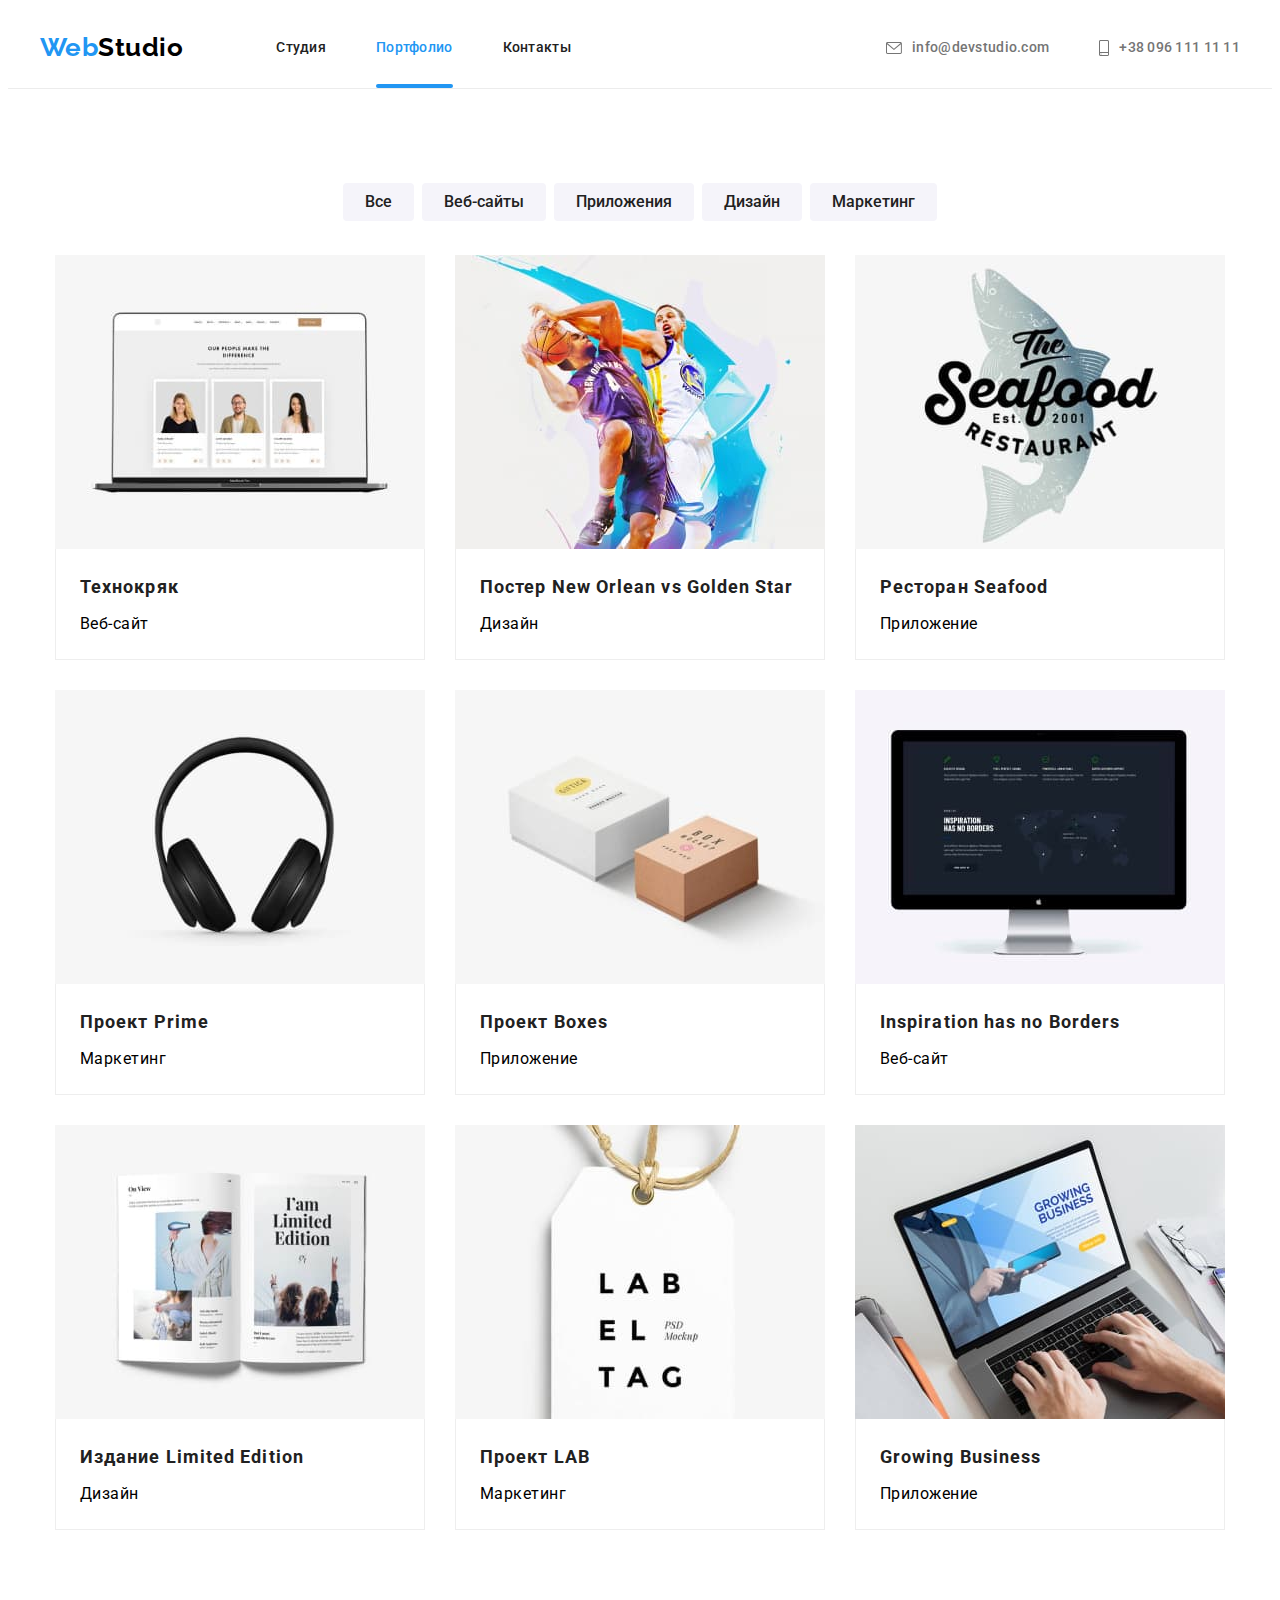
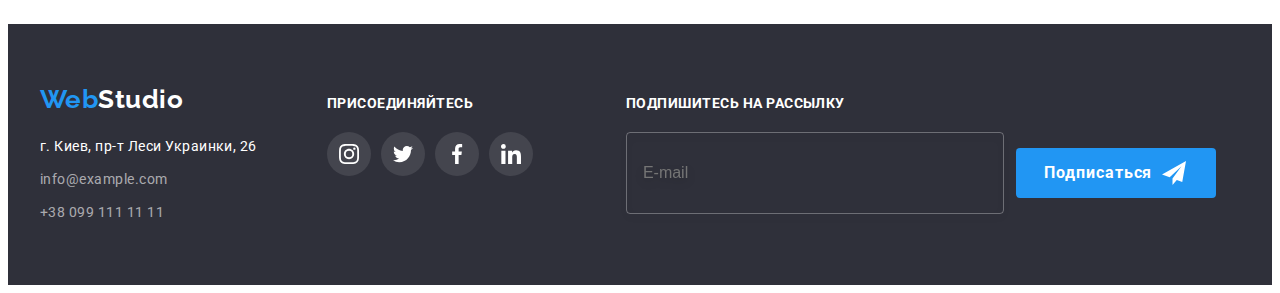
==== portfolio.html @ 9af2ef51 "Initial commit" ====
<!DOCTYPE html>
<html lang="ru">
  <head>
    <meta charset="UTF-8" />
    <meta http-equiv="X-UA-Compatible" content="IE=edge" />
    <meta name="description" content="Портфолио студии web-разработки WebStudio" />
    <title>Портфолио WebStudio</title>
    <link rel="preconnect" href="https://fonts.googleapis.com" />
    <link rel="preconnect" href="https://fonts.gstatic.com" crossorigin />
    <link
      href="https://fonts.googleapis.com/css2?family=Raleway:wght@700&family=Roboto:wght@400;500;700;900&display=swap"
      rel="stylesheet"
    />
    <link
      rel="stylesheet"
      href="https://cdnjs.cloudflare.com/ajax/libs/modern-normalize/1.1.0/modern-normalize.min.css"
      integrity="sha512-wpPYUAdjBVSE4KJnH1VR1HeZfpl1ub8YT/NKx4PuQ5NmX2tKuGu6U/JRp5y+Y8XG2tV+wKQpNHVUX03MfMFn9Q=="
      crossorigin="anonymous"
      referrerpolicy="no-referrer"
    />
    <link rel="stylesheet" href="./css/styles.css" />
  </head>
  <body class="page">
    <!--Шапка сайта-->
    <header>
      <section class="page-header">
        <div class="container header-container">
          <nav class="navigation">
            <a href="./index.html" class="logo link"
              ><span class="logo-text-beginning">Web</span>Studio</a
            >
            <ul class="site-nav list">
              <li class="nav-item">
                <a href="./index.html" class="link nav-link">Студия</a>
              </li>
              <li class="nav-item">
                <a href="./portfolio.html" class="link current nav-link">Портфолио</a>
              </li>
              <li class="nav-item"><a href="" class="link nav-link">Контакты</a></li>
            </ul>
          </nav>
          <ul class="contacts-list-header list">
            <li class="contact-item">
              <a href="mailto:info@devstudio.com" class="contact-link link"
                ><svg class="contact-icon" width="16" height="12">
                  <use href="./images/sprite.svg#icon-envelope"></use></svg>info@devstudio.com</a>
            </li>
            <li class="contact-item">
              <a href="tel:+380961111111" class="contact-link link"
                ><svg class="contact-icon" width="10" height="16">
                  <use href="./images/sprite.svg#icon-smartphone"></use></svg>+38 096 111 11 11</a>
            </li>
          </ul>
        </div>
      </section>
    </header>

    <!--Наполнение раздела "Портфолио"-->
    <main>
      <section class="portfolio section">
        <div class="container">
          <h1 class="visually-hidden">Примеры работ студии</h1>
          <ul class="filter-list list">
            <li class="filter-item">
              <button type="button" class="btn btn-filter">Все</button>
            </li>
            <li class="filter-item">
              <button type="button" class="btn btn-filter">Веб-сайты</button>
            </li>
            <li class="filter-item">
              <button type="button" class="btn btn-filter">Приложения</button>
            </li>
            <li class="filter-item">
              <button type="button" class="btn btn-filter">Дизайн</button>
            </li>
            <li class="filter-item">
              <button type="button" class="btn btn-filter">Маркетинг</button>
            </li>
          </ul>
          <ul class="activities-example list">
            <li class="activities-item">
              <a href="" class="activities-link link">
                <div class="activiti-thumb">
                  <img class="img" src="./images/portfolio/imag-1.jpg" alt="Веб-сайт" width="370" />
                  <p class="activiti-about">Ресурс предлагает комплексные предложения с разным уровнем функционала и сервисов. Все это позволит посетителю получить исчерпывающие сведения o компании или частном лице.</p>
                </div>
                <div class="activities-card">
                  <h2 class="activities-example-title">Технокряк</h2>
                  <p class="activities-example-txt">Веб-сайт</p>
                </div>
              </a>
            </li>
            <li class="activities-item">
              <a href="" class="activities-link link">
                <div class="activiti-thumb">
                  <img class="img" src="./images/portfolio/imag-2.jpg" alt="Дизайн" width="370" />
                  <p class="activiti-about">Ресурс предлагает комплексные предложения с разным уровнем функционала и сервисов. Все это позволит посетителю получить исчерпывающие сведения o компании или частном лице.</p>
                </div>
                <div class="activities-card">
                  <h2 class="activities-example-title">Постер New Orlean vs Golden Star</h2>
                  <p class="activities-example-txt">Дизайн</p>
                </div>
              </a>
            </li>
            <li class="activities-item">
              <a href="" class="activities-link link">
                <div class="activiti-thumb">
                  <img class="img" src="./images/portfolio/imag-3.jpg" alt="Веб-сайт" width="370" />
                  <p class="activiti-about">Ресурс предлагает комплексные предложения с разным уровнем функционала и сервисов. Все это позволит посетителю получить исчерпывающие сведения o компании или частном лице.</p>
                </div>
                <div class="activities-card">
                  <h2 class="activities-example-title">Ресторан Seafood</h2>
                  <p class="activities-example-txt">Приложение</p>
                </div>
              </a>
            </li>
            <li class="activities-item">
              <a href="" class="activities-link link">
                <div class="activiti-thumb">
                  <img class="img" src="./images/portfolio/imag-4.jpg" alt="Маркетинг" width="370" />
                  <p class="activiti-about">Ресурс предлагает комплексные предложения с разным уровнем функционала и сервисов. Все это позволит посетителю получить исчерпывающие сведения o компании или частном лице.</p>
                </div>
                <div class="activities-card">
                  <h2 class="activities-example-title">Проект Prime</h2>
                  <p class="activities-example-txt">Маркетинг</p>
                </div>
              </a>
            </li>
            <li class="activities-item">
              <a href="" class="activities-link link">
                <div class="activiti-thumb">
                  <img class="img" src="./images/portfolio/imag-5.jpg" alt="Приложение" width="370" />
                  <p class="activiti-about">Ресурс предлагает комплексные предложения с разным уровнем функционала и сервисов. Все это позволит посетителю получить исчерпывающие сведения o компании или частном лице.</p>
                </div>
                <div class="activities-card">
                  <h2 class="activities-example-title">Проект Boxes</h2>
                  <p class="activities-example-txt">Приложение</p>
                </div>
              </a>
            </li>
            <li class="activities-item">
              <a href="" class="activities-link link">
                <div class="activiti-thumb">
                  <img class="img" src="./images/portfolio/imag-6.jpg" alt="Веб-сайт" width="370" />
                  <p class="activiti-about">Ресурс предлагает комплексные предложения с разным уровнем функционала и сервисов. Все это позволит посетителю получить исчерпывающие сведения o компании или частном лице.</p>
                </div>
                <div class="activities-card">
                  <h2 class="activities-example-title">Inspiration has no Borders</h2>
                  <p class="activities-example-txt">Веб-сайт</p>
                </div>
              </a>
            </li>
            <li class="activities-item">
              <a href="" class="activities-link link">
                <div class="activiti-thumb">
                  <img class="img" src="./images/portfolio/imag-7.jpg" alt="Дизайн" width="370" />
                  <p class="activiti-about">Ресурс предлагает комплексные предложения с разным уровнем функционала и сервисов. Все это позволит посетителю получить исчерпывающие сведения o компании или частном лице.</p>
                </div>
                <div class="activities-card">
                  <h2 class="activities-example-title">Издание Limited Edition</h2>
                  <p class="activities-example-txt">Дизайн</p>
                </div>
              </a>
            </li>
            <li class="activities-item">
              <a href="" class="activities-link link">
                <div class="activiti-thumb">
                  <img class="img" src="./images/portfolio/imag-8.jpg" alt="Маркетинг" width="370" />
                  <p class="activiti-about">Ресурс предлагает комплексные предложения с разным уровнем функционала и сервисов. Все это позволит посетителю получить исчерпывающие сведения o компании или частном лице.</p>
                </div>
                <div class="activities-card">
                  <h2 class="activities-example-title">Проект LAB</h2>
                  <p class="activities-example-txt">Маркетинг</p>
                </div>
              </a>
            </li>
            <li class="activities-item">
              <a href="" class="activities-link link">
                <div class="activiti-thumb">
                  <img class="img" src="./images/portfolio/imag-9.jpg" alt="Приложение" width="370" />
                  <p class="activiti-about">Ресурс предлагает комплексные предложения с разным уровнем функционала и сервисов. Все это позволит посетителю получить исчерпывающие сведения o компании или частном лице.</p>
                </div>
                <div class="activities-card">
                  <h2 class="activities-example-title">Growing Business</h2>
                  <p class="activities-example-txt">Приложение</p>
                </div>
              </a>
            </li>
          </ul>
        </div>
      </section>
    </main>

    <!--Подвал сайта-->
    <footer class="page-footer">
      <div class="container footer-container">
        <div class="address-container">
            <a href="./index.html" class="logo link footer-logo"><span class="logo-text-beginning">Web</span><span class="logo-text-end">Studio</span></a>
          <address class="company-addresses">
            <p class="physical-adress">г. Киев, пр-т Леси Украинки, 26</p>
            <ul class="contacts-list-footer list">
              <li class="footer-item">
                <a href="mailto:info@example.com" class="link-footer">info@example.com</a>
              </li>
              <li class="footer-item">
                <a href="tel:+380991111111" class="link-footer">+38 099 111 11 11</a>
              </li>
            </ul>
          </address>
        </div>
        <!-- Ссылки на социальные сети -->
        <div class="invite-container">
          <b class="socials-subscribe-title">присоединяйтесь</b>
          <ul class="socials list">
            <li class="socials-item">
              <a href="" class="socials-link link" rel="noopener noreferrer" target="_blank" aria-label="иконка Instagram"><svg class="socials-icon" width="20" height="20"><use href="./images/sprite.svg#icon-instagram"></use></svg>
              </a>
            </li>
            <li class="socials-item">
              <a href="" class="socials-link link" rel="noopener noreferrer" target="_blank" aria-label="иконка Twitter"><svg class="socials-icon" width="20" height="20"><use href="./images/sprite.svg#icon-twitter"></use></svg>
              </a>
            </li>
            <li class="socials-item">
              <a href="" class="socials-link link" rel="noopener noreferrer" target="_blank" aria-label="иконка Facebook"><svg class="socials-icon" width="20" height="20"><use href="./images/sprite.svg#icon-facebook"></use></svg>
              </a>
            </li>
            <li class="socials-item">
              <a href="" class="socials-link link" rel="noopener noreferrer" target="_blank" aria-label="иконка Linkedin"><svg class="socials-icon" width="20" height="20"><use href="./images/sprite.svg#icon-linkedin"></use></svg>
              </a>
            </li>
          </ul>
        </div>
        <!-- Форма для подписkи на рассылку -->
        <div class="subscribe-container">
          <b class="socials-subscribe-title">Подпишитесь на рассылку</b>
          <form class="subscribe-form" name="subscribe-form" autocomplete="on">
            <label>
              <input class="subscribe-email" type="email" name="email" id="email" placeholder="E-mail" required>
            </label>
            <button type="submit" class="btn btn-main btn-flex pointer">Подписаться<svg class="subscribe-icon" width="24" height="24"><use href="./images/sprite.svg#icon-send"></use></svg></button>
          </form>
        </div>
      </div>
    </footer>
  </body>
</html>
---- css/styles.css ----
:root {
    --perrimary-txt-cl: #757575;
    --title-txt-cl: #212121;
    --white-txt-cl: #ffffff;
    --accent-cl: #2196F3;
    --primary-bg-cl: #FFFFFF;
    --secondary-bg-cl: #F5F4FA;
    --accent-bg-cl: #2F303A;
    --icons-fill: rgba(175, 177, 184, 1);
    --timing-function: cubic-bezier(0.4, 0, 0.2, 1);
}


body {
    font-family: 'Roboto',sans-serif;
    color: var(--primary-txt-cl);
    background-color: var(--primary-bg-cl);
    letter-spacing: 0.03em
}

h1,h2,h3,h4,h5,h6,p {
    margin: 0;
}

ul,ol {
    margin: 0;
    padding: 0;
}
.img {
    display: block;
    max-width: 100%;
    height: auto;
}
.section {
    padding-top: 94px;
    padding-bottom: 94px;
}
.container {
    margin: 0 auto;
    width: 1200px;
    padding: 0 15px;
}

.list {
    list-style: none;
}
.link {
    text-decoration: none;
    color: currentColor;
}
.visually-hidden {
    position: absolute;
    white-space: nowrap;
    width: 1px;
    height: 1px;
    overflow: hidden;
    border: 0;
    padding: 0;
    clip: rect(0 0 0 0);
    clip-path: inset(50%);
    margin: -1px;
}

/* Page header */
.page-header {
    border-bottom: 1px solid rgba(236, 236, 236, 1);
}
.header-container {
    display: flex;
    align-items: center;
}

/* Site nav */
.navigation {
    display: flex;
    align-items: center;
}
.logo {
    color: #000000;
    font-family: 'Raleway';
    font-weight: 700;
    font-size: 26px;
    line-height: 1.19;
    padding-bottom: 25px;
    padding-top: 24px;
    margin-right: 93px;
}
.logo-text-beginning {
    color: var(--accent-cl);
    font-family: 'Raleway';
    font-weight: 700;
    font-size: 26px;
    line-height: 1.19;
}
.logo-text-end {
    color: var(--white-txt-cl)
}
.site-nav {
    display: flex;
    color: var(--title-txt-cl);
    font-weight: 500;
    font-size: 14px;
    line-height: 1.14;
    letter-spacing: 0.02em;
    align-items: center;
}
.nav-link {
    position: relative;
    text-decoration: none;
    color: currentColor;
    padding-top: 32px;
    padding-bottom: 32px;
    display: block;   
    transition: color 250ms var(--timing-function);
}
.nav-link:hover,
.nav-link:focus {
    color: var(--accent-cl);
}
.nav-link.current {
    color: var(--accent-cl);
}
.nav-link::after {
    position: absolute;
    left: 0;
    bottom: 0;
    content: "";
    display: block;
    width: 100%;
    height: 4px;
    border-radius: 2px;
    background-color: var(--accent-cl);
    opacity: 0;
    transition: opacity 250ms var(--timing-function);
    
}
.nav-link:hover::after,
.nav-link:hover::after {
    opacity: 1;
}
.nav-link.current::after {
    opacity: 1;
}
.nav-item {
    margin-right: 50px;
}
.nav-item:last-child {
    margin-right: 0;
}

/* Contact */
.contacts-list-header {
    display: flex;
    align-items: center;
    margin-left: auto;
    font-weight: 500;
    font-size: 14px;
    line-height: 1.14;
    letter-spacing: 0.02em;
    color: var(--primary-txt-cl);

}
.contacts-list-header .link:hover,
.contacts-list-header .link:focus {
    color: var(--accent-cl);
}
.contact-item:not(:last-child) {
    margin-right: 50px;
}
.contact-link {
    display: flex;
    align-items: center;
    color: var(--perrimary-txt-cl);
    padding: 32px 0;
    transition: color 250ms var(--timing-function);
}
.contact-icon {
    fill: currentColor;
    margin-right: 10px;
}
/* Hero */
.section-hero {
    height: 600px;
    max-width: 1600px;
    margin-left: auto;
    margin-right: auto;
    background-image: linear-gradient(to right, rgba(47, 48, 58, 0.4), rgba(47, 48, 58, 0.4)), url('../images/hero-img.jpg');
    background-repeat: no-repeat;
    background-position: 50% 50%;
    background-color: rgba(47, 48, 58, 0.4);
    background-size: cover;
    text-align: center;
    padding-top: 200px;
    padding-bottom: 200px;
}
.hero-title {
    color: var(--white-txt-cl);
    font-weight: 900;
    font-size: 44px;
    line-height: 1.36;
    letter-spacing: 0.06em;
    text-transform: uppercase;
    margin-bottom: 30px;
}

/* Benefits */
.benefit-title {
    color: var(--title-txt-cl);
    font-weight: 700;
    font-size: 14px;
    line-height: 1.14;
    text-transform: uppercase;
    margin-bottom: 10px;
}
.benefit-list {
    display: flex;
    align-items: center;
}
.benefit-item {
    flex-basis: calc((100%-3*30px)/4);
    margin-right: 30px;
}
.benefit-item:last-child {
    margin-right: 0;
}
.benefit-item::before {
    display: block;
    content: "";
    height: 120px;
    background-size: 70px 70px;
    background-repeat: no-repeat;
    background-position: center;
    background-color: rgba(245, 244, 250, 1);
    border-radius: 4px;
    margin-bottom: 30px;
}
.benefit-item:nth-child(1)::before {
    background-image: url('../images/icons/antenna.svg');
}
.benefit-item:nth-child(2)::before {
    background-image: url('../images/icons/clock.svg');
}
.benefit-item:nth-child(3)::before {
    background-image: url('../images/icons/diagram.svg');
}
.benefit-item:nth-child(4)::before {
    background-image: url('../images/icons/astronaut.svg');
}

.benefit-text {
    font-size: 14px;
    line-height: 1.71;
}

/* Skills */
.section-title {
    color: var(--title-txt-cl);
    font-weight: 700;
    font-size: 36px;
    line-height: 1.17;
    text-align: center;
    margin-bottom: 50px;
}
.section.no-padding {
    padding-top: 0;
}
.skills-list {
    display: flex;
    align-items: center;
}
.skills-item {
    margin: 0 30px 0 0;
    position: relative;
}
.skills-item:last-child {
    margin-right: 0;
}
.skill-title {
    position: absolute;
    bottom: 0;
    left: 0;
    display: flex;
    width: 100%;
    height: 70px;
    background-color: rgba(47, 48, 58, 0.8);
    font-weight: 700;
    font-size: 14px;
    line-height: 1.14;
    align-items: center;
    justify-content: center;
    text-transform: uppercase;
    color:  var(--white-txt-cl);
}

/* team */
.section-team {
    background-color: var(--secondary-bg-cl);
}
.team-list {
    display: flex;
    align-items: center;
}
.team-item {
    flex-basis: calc((100%-3*30px)/4);
    margin-right: 30px;
    background: #FFFFFF;
    box-shadow: 0px 1px 3px rgba(0, 0, 0, 0.12), 0px 1px 1px rgba(0, 0, 0, 0.14), 0px 2px 1px rgba(0, 0, 0, 0.2);
    border-radius: 0px 0px 4px 4px;
}
.team-item:last-child {
    margin-right: 0;
}
.employee {
    padding: 30px 0 30px 0;
}
.employee-name {
    color: var(--title-txt-cl);
    font-weight: 500;
    font-size: 16px;
    line-height: 1.19;
    text-align: center;
    margin-bottom: 10px;
}
.position {
    font-size: 16px;
    line-height: 1.19;
    text-align: center;
    margin-bottom: 16px;
}
.socials {
    display: flex;
    align-items: center;
    justify-content: center;
}
.socials-item:not(:last-child) {
    margin-right: 10px;
}
.socials-icon {
    fill: var(--icons-fill);
    transition: fill 250ms var(--timing-function);
}
.socials-link {
    display: flex;
    align-items: center;
    justify-content: center;
    width: 44px;
    height: 44px;
    background-color: #FFFFFF;
    border-radius: 50%;
    transition: background-color 250ms var(--timing-function);
}
.socials-link:hover,
.socials-link:focus {
    background-color: var(--accent-cl);
    
}
.socials-link:hover .socials-icon,
.socials-link:focus .socials-icon {
    fill: var(--white-txt-cl);

}
/* Clients */
.clients-list {
    display: flex;
    align-items: center;
    justify-content: center;
}
.clients-item:not(:last-child) {
    margin-right: 30px;
}
.client-link {
    display: flex;
    align-items: center;
    justify-content: center;
    width: 170px;
    height: 92px;
    background-color: #FFFFFF;
    border: 1px solid var(--icons-fill);
    border-radius: 4px;
    fill: var(--icons-fill);
    transition: border 250ms var(--timing-function), fill 250ms var(--timing-function);
}
.client-link:hover,
.client-link:focus {
    border: 1px solid var(--accent-cl);
    fill: var(--accent-cl);
    
}

/* Footer */
.page-footer {
    background-color: var(--accent-bg-cl);
    padding-top: 60px;
    padding-bottom: 60px;
}
.footer-container {
    display: flex;
    align-items: baseline
}
.address-container {
    margin-right: 70px;
}
.invite-container {
    margin-right: 93px;
}
.invite-container .socials-link {
    display: flex;
    align-items: center;
    justify-content: center;
    width: 44px;
    height: 44px;
    background-color: rgba(255, 255, 255, 0.1);
    border-radius: 50%;
    transition: background-color 250ms var(--timing-function);
} 
.invite-container .socials-link:hover,
.invite-container .socials-link:focus {
    background-color: var(--accent-cl);
    
}
.invite-container .socials-icon {
    fill: var(--white-txt-cl);
}
.socials-subscribe-title {
    display: block;
    font-weight: 700;
    font-size: 14px;
    line-height: 1.14;
    text-transform: uppercase;
    color: var(--white-txt-cl);
    margin-bottom: 20px;
}
.footer-logo {
    display: block;
    padding: 0;
    margin-bottom: 20px;
    margin-right: auto;
}
.company-addresses {
    font-style: normal;
}
.physical-adress {
    color: var(--white-txt-cl);
    font-size: 14px;
    line-height: 1.71;
    margin-bottom: 9px;
}
.footer-item {
    margin-bottom: 9px;
}
.footer-item:last-child {
    margin-bottom: 0;
}
.link-footer {
    text-decoration: none;
    color: rgba(255, 255, 255, 0.6);
    font-size: 14px;
    line-height: 1.71;
    transition: color 250ms var(--timing-function);
}
.link-footer:hover,
.link-footer:focus {
    color: var(--accent-cl);
   
}

/* Форма для подписи на рассылку */
.subscribe-form {
    display: flex;
    align-items: center;
}
.subscribe-email {
    margin-right: 12px;
    background-color: transparent;
    border: 1px solid rgba(255, 255, 255, 0.3);
    filter: drop-shadow(0px 4px 4px rgba(0, 0, 0, 0.15));
    border-radius: 4px;
    min-width: 358px;
    height: 50px;
    padding-top: 15px;
    padding-bottom: 15px;
    padding-left: 16px;
    font-size: 16px;
    line-height: 1.25;
    color: rgba(255, 255, 255, 0.6);
}
.subscribe-icon {
    fill: currentColor;
    margin-left: 10px;
}


/* Button */
.btn {
    font-family: inherit;
    font-size: 16px;
    border: none;
    border-radius: 4px;
    cursor: pointer;
}
.btn:hover,
.btn:focus {
    color: var(--white-txt-cl);
    background-color: var(--accent-cl);
    
}
.btn-main {
    color: var(--white-txt-cl);
    background-color: var(--accent-cl);
    font-weight: 700;
    line-height: 1.88;
    letter-spacing: 0.06em;
    padding: 10px 28px;
    text-align: center;
    display: inline-block;
    min-width: 200px;
    height: 50px;
}
.btn-flex {
    display: flex;
    align-items: center;
    text-align: center;
}
.btn-filter {
    color: var(--title-txt-cl);
    background-color: var(--secondary-bg-cl);
    font-weight: 500;
    line-height: 1.63;
    text-align: center;
    padding: 6px 22px;
    box-shadow: none;
    transition: background-color 250ms var(--timing-function), box-shadow 250ms var(--timing-function), color 250ms var(--timing-function);
}
.btn-filter:hover,
.btn-filter:focus {
    box-shadow: 0px 3px 1px rgba(0, 0, 0, 0.1), 0px 1px 2px rgba(0, 0, 0, 0.08), 0px 2px 2px rgba(0, 0, 0, 0.12);
}

/* Форма заполнения модального окна */
.backdrop {
    position: fixed;
    width: 100%;
    height: 100%;
    background-color: rgba(0, 0, 0, 0.2);
    top: 0;
    left: 0;
    opacity: 1;
    transition: opacity 250ms var(--timing-function), visibility 250ms var(--timing-function);
}
.backdrop.is-hidden {
    opacity: 0;
    pointer-events: none;
    visibility: hidden;

}
.backdrop.is-hidden .modal {
    transform: scale(0.3) translate(-50%, -50%);
}
.modal {
    position: absolute;
    top: 50%;
    left: 50%;
    height: 580px;
    width: 530px;
    padding: 40px;
    background: #FFFFFF;
    box-shadow: 0px 1px 3px rgba(0, 0, 0, 0.12), 0px 1px 1px rgba(0, 0, 0, 0.14), 0px 2px 1px rgba(0, 0, 0, 0.2);
    border-radius: 4px;
    transform: scale(1) translate(-50%, -50%);
    transition: transform 250ms var(--timing-function);
}
.form-title {
    font-weight: 700;
    font-size: 20px;
    line-height: 1.15;
    text-align: center;
    color: var(--title-txt-cl);
    margin-bottom: 30px;

}

.modal-label {
    display: block;
    margin-bottom: 10px;
    position: relative;
    
}

.label-title {
    font-size: 12px;
    line-height: 1.17;
    letter-spacing: 0.01em;
    color: var(--perrimary-txt-cl);
    margin-bottom: 4px;
}
.modal-input {
    height: 40px;
    width: 100%;
    border: 1px solid rgba(33, 33, 33, 0.2);
    border-radius: 4px;
    outline: transparent;
    padding: 12px 42px;
    cursor: pointer;
    transition: border 250ms cubic-bezier(0.4, 0, 0.2, 1);
}
.modal-input:hover,
.modal-input:focus {
    border: 1px solid var(--accent-cl);
}
.modal-icon {
    position: absolute;
    top: 50%;
    left: 12px;
    fill: rgba(33, 33, 33, 1);
    transition: fill 250ms cubic-bezier(0.4, 0, 0.2, 1);
}

.modal-input:hover+.modal-icon,
.modal-input:focus+.modal-icon {
    fill: var(--accent-cl);
}

.modal-input:hover,
.modal-input:focus {
    fill: var(--accent-cl);
}

.textarea-input {
    height: 120px;
    display: flex;
    width: 100%;
    border: 1px solid rgba(33, 33, 33, 0.2);
    border-radius: 4px;
    outline: transparent;
    font-size: 14px;
    line-height: 1.14;
    letter-spacing: 0.01em;
    color: rgba(117, 117, 117, 0.5);
    padding: 12px 16px;
    resize: none;
    transition: border 250ms cubic-bezier(0.4, 0, 0.2, 1);
}
.textarea-input:hover,
.textarea-input:focus {
    border: 1px solid var(--accent-cl);
}


.policy-agree-label {
    display: flex;
    align-items: center;
    justify-content: center;
}
.agreement {
    font-size: 14px;
    line-height: 1.71;
    text-decoration-line: underline;
    color: var(--accent-cl);
}
.custom-checkbox {
    display: flex;
    align-items: center;
    justify-content: center;
    border: 2px solid;
    border-radius: 2px;
    width: 16px;
    height: 15px;
    margin-right: 9px;
    transition: background-color 250ms cubic-bezier(0.4, 0, 0.2, 1), border 250ms cubic-bezier(0.4, 0, 0.2, 1);
}
.checkbox:checked+.custom-checkbox {
    background-color: var(--accent-cl);
    border: var(--accent-cl);
}
.checkbox:focus+.custom-checkbox,
.checkbox:hover+.custom-checkbox {
    border: 2px solid var(--accent-cl);
}

.checkbox-icon {
    opacity: 0;
    fill: var(--white-txt-cl);
    transition: opacity 250ms cubic-bezier(0.4, 0, 0.2, 1);
}
.checkbox:checked+.custom-checkbox .checkbox-icon {
    opacity: 1;
}
.check-policy-agree {
    font-size: 14px;
    line-height: 1.71;
    color: var(--perrimary-txt-cl);
    
}
.btn-checkbox {
    display: block;
    margin-left: auto;
    margin-right: auto;
    margin-top: 30px;
    cursor: pointer;
    filter: drop-shadow(0px 4px 4px rgba(0, 0, 0, 0.25));

}

.btn-close {
    position: absolute;
    display: flex;
    align-items: center;
    justify-content: center;
    content: "";
    top: 0;
    right: 0;
    margin-top: 8px;
    margin-right: 8px;
    width: 30px;
    height: 30px;
    background-color: white;
    border-radius:50%;
    border: 1px solid rgba(0, 0, 0, 0.1);
    padding: 6px;
    cursor: pointer;
    transition: fill 250ms cubic-bezier(0.4, 0, 0.2, 1);
}
.btn-close:focus,
.btn-close:hover {
    fill:var(--accent-cl);
}


/* Portfolio */
/* main */

.filter-list {
    display: flex;
    align-items: center;
    justify-content: center;
    margin-bottom: 34px;
}
.filter-item {
    margin-right: 8px;
}

.filter-item:last-child {
    margin-right: 0;
}
.activities-example {
    display: flex;
    align-items: center;
    justify-content: center;
    flex-wrap: wrap;
    margin: -30px 0 0 -30px;
}
.activities-item {
    flex-basis: calc(100%/3-30px);
    margin: 30px 0 0 30px;
}
.activities-link {
    display: block;
    transition: box-shadow 250ms var(--timing-function);
}
.activities-link:hover,
.activities-link:focus {
    box-shadow: 0px 1px 1px rgba(0, 0, 0, 0.12), 0px 4px 4px rgba(0, 0, 0, 0.06), 1px 4px 6px rgba(0, 0, 0, 0.16);
    
}
.activiti-thumb {
    position: relative;
    overflow: hidden;
}
.activiti-about {
    display: block;
    position: absolute;
    content: "";
    width: 100%;
    height: 100%;
    background-color: rgba(33, 150, 243, 0.9);
    padding: 63px 24px;
    font-size: 18px;
    line-height: 1.56;
    color: var(--white-txt-cl);
    left: 0;
    top: 0;
    opacity: 0;
    transform: translateY(100%);
    transition: opacity 250ms var(--timing-function), transform 250ms var(--timing-function);
}
.activities-link:focus .activiti-about,
.activities-link:hover .activiti-about {
    transform: translateY(0);
    opacity: 1;
}
.activities-card {
    padding: 20px 24px;
    border: 1px solid rgba(238, 238, 238, 1);
    border-top: none;
}    
.activities-example-title { 
    color: var(--title-txt-cl);
    font-weight: 700;
    font-size: 18px;
    line-height: 2;
    letter-spacing: 0.06em;
    margin-bottom: 4px;
}

.activities-example-txt {
    font-size: 16px;
    line-height: 1.88;
}
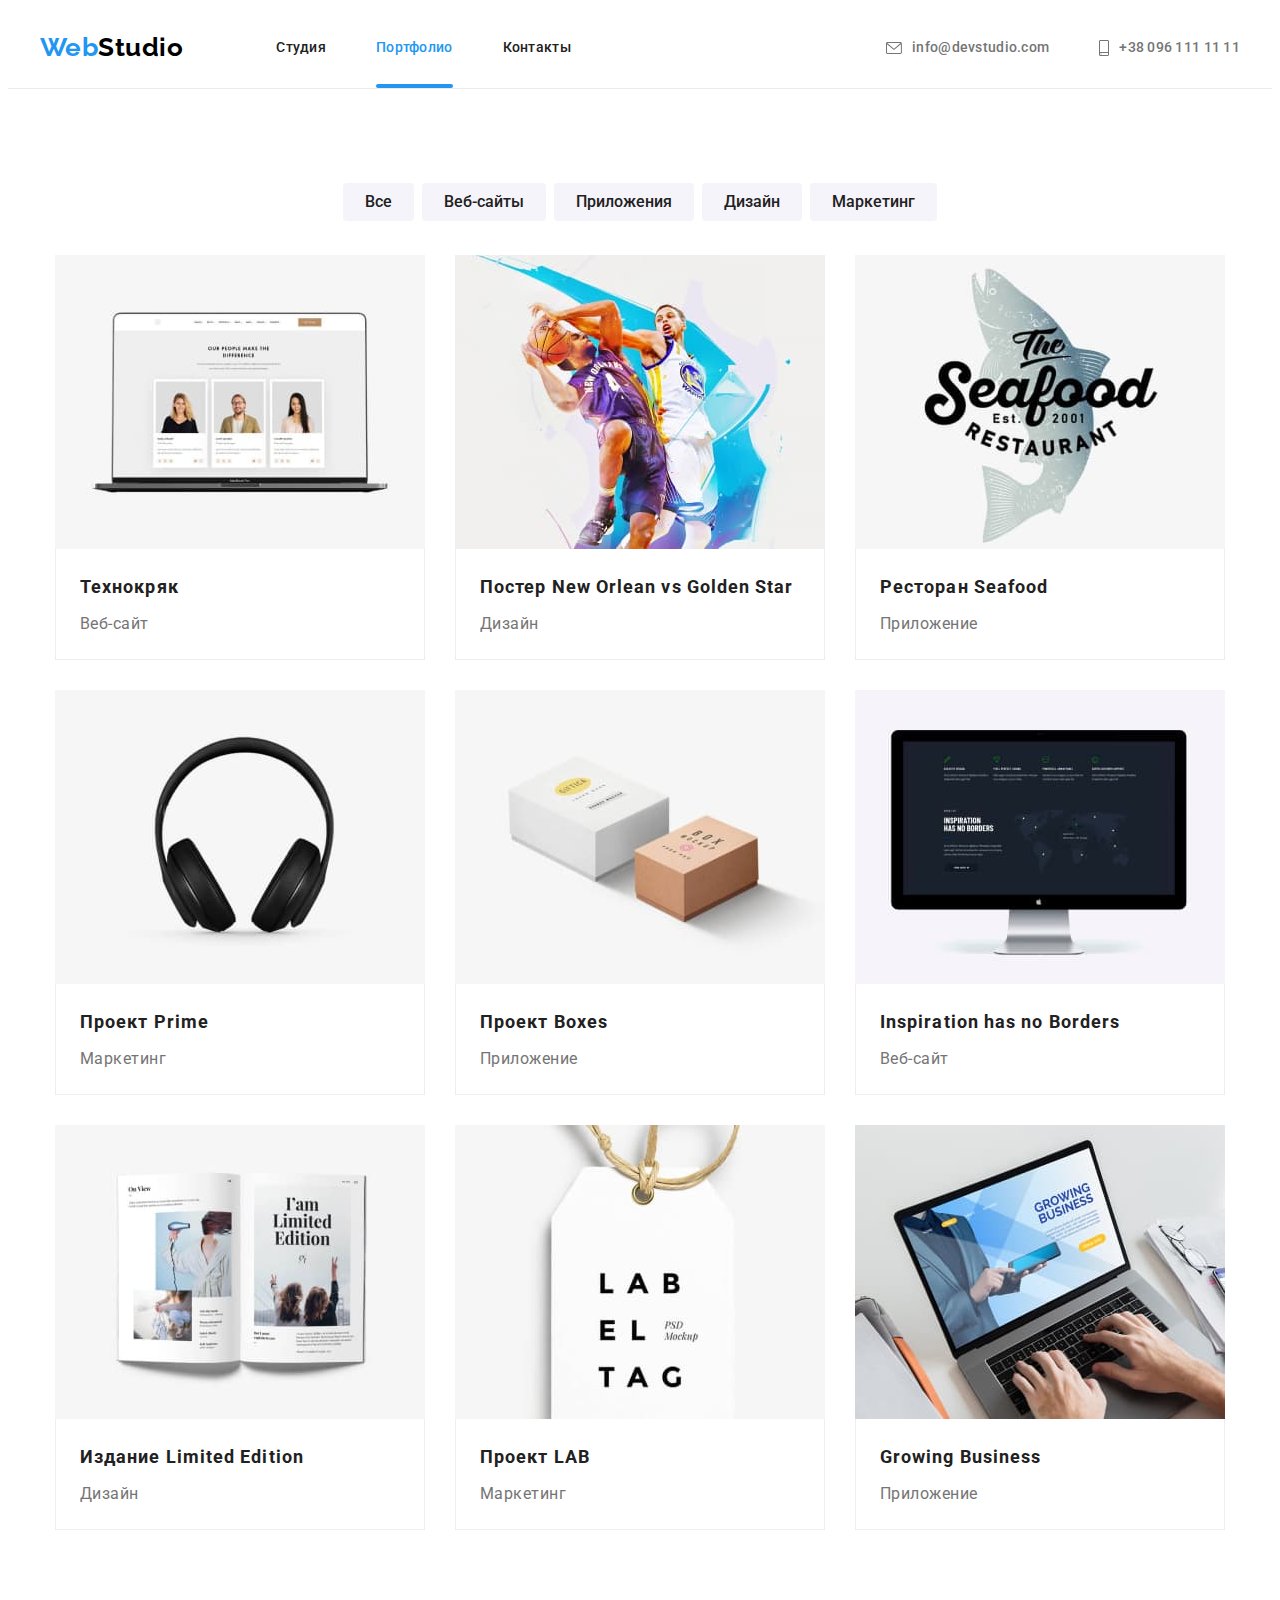
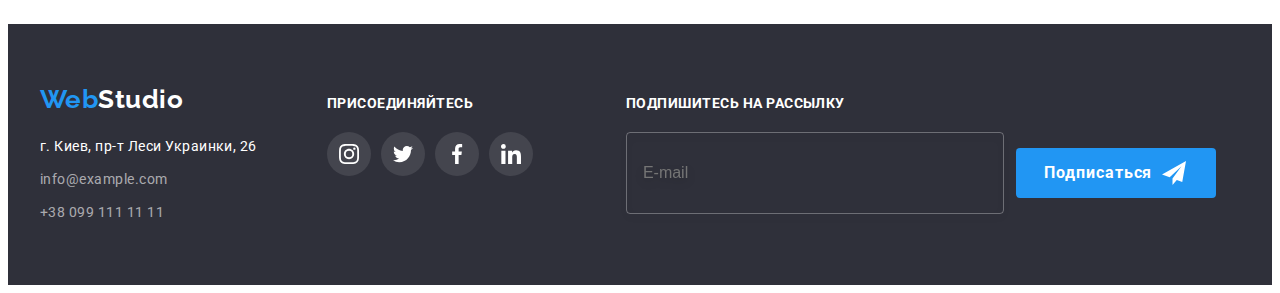
==== commit 4628c50a: "Добавляет методологию BEM" ====
--- a/portfolio.html
+++ b/portfolio.html
@@ -21,168 +21,171 @@
     <link rel="stylesheet" href="./css/styles.css" />
   </head>
   <body class="page">
-    <!--Шапка сайта-->
-    <header>
-      <section class="page-header">
-        <div class="container header-container">
+<!--Шапка сайта-->
+    <header class="header">
+      <section class="header__section">
+        <div class="header__container container">
           <nav class="navigation">
-            <a href="./index.html" class="logo link"
-              ><span class="logo-text-beginning">Web</span>Studio</a
-            >
-            <ul class="site-nav list">
-              <li class="nav-item">
-                <a href="./index.html" class="link nav-link">Студия</a>
-              </li>
-              <li class="nav-item">
-                <a href="./portfolio.html" class="link current nav-link">Портфолио</a>
-              </li>
-              <li class="nav-item"><a href="" class="link nav-link">Контакты</a></li>
+            <a class="logo" href="./index.html">
+              <span class="logo__text">Web</span>Studio
+            </a>
+            <ul class="navigation__list">
+              <li class="navigation__item">
+                <a href="./index.html" class="navigation__link">Студия</a>
+              </li>
+              <li class="navigation__item">
+                <a href="./portfolio.html" class="navigation__link current">Портфолио</a>
+              </li>
+              <li class="navigation__item"><a href="" class="navigation__link">Контакты</a></li>
             </ul>
           </nav>
-          <ul class="contacts-list-header list">
-            <li class="contact-item">
-              <a href="mailto:info@devstudio.com" class="contact-link link"
-                ><svg class="contact-icon" width="16" height="12">
-                  <use href="./images/sprite.svg#icon-envelope"></use></svg>info@devstudio.com</a>
-            </li>
-            <li class="contact-item">
-              <a href="tel:+380961111111" class="contact-link link"
-                ><svg class="contact-icon" width="10" height="16">
-                  <use href="./images/sprite.svg#icon-smartphone"></use></svg>+38 096 111 11 11</a>
+          <ul class="header__contacts-list">
+            <li class="header__contact-item">
+              <a href="mailto:info@devstudio.com" class="header__contact-link">
+                <svg class="header__contact-icon" width="16" height="12"><use href="./images/sprite.svg#icon-envelope"></use>
+                </svg>info@devstudio.com
+              </a>
+            </li>
+            <li class="header__contact-item">
+              <a href="tel:+380961111111" class="header__contact-link">
+                <svg class="header__contact-icon" width="10" height="16"><use href="./images/sprite.svg#icon-smartphone"></use>
+                </svg>+38 096 111 11 11
+              </a>
             </li>
           </ul>
         </div>
       </section>
     </header>
 
-    <!--Наполнение раздела "Портфолио"-->
+<!--Наполнение раздела "Портфолио"-->
     <main>
       <section class="portfolio section">
         <div class="container">
           <h1 class="visually-hidden">Примеры работ студии</h1>
-          <ul class="filter-list list">
-            <li class="filter-item">
-              <button type="button" class="btn btn-filter">Все</button>
-            </li>
-            <li class="filter-item">
-              <button type="button" class="btn btn-filter">Веб-сайты</button>
-            </li>
-            <li class="filter-item">
-              <button type="button" class="btn btn-filter">Приложения</button>
-            </li>
-            <li class="filter-item">
-              <button type="button" class="btn btn-filter">Дизайн</button>
-            </li>
-            <li class="filter-item">
-              <button type="button" class="btn btn-filter">Маркетинг</button>
-            </li>
-          </ul>
-          <ul class="activities-example list">
-            <li class="activities-item">
-              <a href="" class="activities-link link">
-                <div class="activiti-thumb">
+          <ul class="filter__list list">
+            <li class="filter__item">
+              <button type="button" class="btn filter__btn">Все</button>
+            </li>
+            <li class="filter__item">
+              <button type="button" class="btn filter__btn">Веб-сайты</button>
+            </li>
+            <li class="filter__item">
+              <button type="button" class="btn filter__btn">Приложения</button>
+            </li>
+            <li class="filter__item">
+              <button type="button" class="btn filter__btn">Дизайн</button>
+            </li>
+            <li class="filter__item">
+              <button type="button" class="btn filter__btn">Маркетинг</button>
+            </li>
+          </ul>
+<!-- activities -->
+          <ul class="grid list">
+            <li class="grid__item">
+              <a href="" class="activiti__link">
+                <div class="activiti__description">
                   <img class="img" src="./images/portfolio/imag-1.jpg" alt="Веб-сайт" width="370" />
-                  <p class="activiti-about">Ресурс предлагает комплексные предложения с разным уровнем функционала и сервисов. Все это позволит посетителю получить исчерпывающие сведения o компании или частном лице.</p>
-                </div>
-                <div class="activities-card">
-                  <h2 class="activities-example-title">Технокряк</h2>
-                  <p class="activities-example-txt">Веб-сайт</p>
-                </div>
-              </a>
-            </li>
-            <li class="activities-item">
-              <a href="" class="activities-link link">
-                <div class="activiti-thumb">
+                  <p class="activiti__text">Ресурс предлагает комплексные предложения с разным уровнем функционала и сервисов. Все это позволит посетителю получить исчерпывающие сведения o компании или частном лице.</p>
+                </div>
+                <div class="activiti__card">
+                  <h2 class="activiti__name">Технокряк</h2>
+                  <p class="activiti__segment">Веб-сайт</p>
+                </div>
+              </a>
+            </li>
+            <li class="grid__item">
+              <a href="" class="activiti__link">
+                <div class="activiti__description">
                   <img class="img" src="./images/portfolio/imag-2.jpg" alt="Дизайн" width="370" />
-                  <p class="activiti-about">Ресурс предлагает комплексные предложения с разным уровнем функционала и сервисов. Все это позволит посетителю получить исчерпывающие сведения o компании или частном лице.</p>
-                </div>
-                <div class="activities-card">
-                  <h2 class="activities-example-title">Постер New Orlean vs Golden Star</h2>
-                  <p class="activities-example-txt">Дизайн</p>
-                </div>
-              </a>
-            </li>
-            <li class="activities-item">
-              <a href="" class="activities-link link">
-                <div class="activiti-thumb">
+                  <p class="activiti__text">Ресурс предлагает комплексные предложения с разным уровнем функционала и сервисов. Все это позволит посетителю получить исчерпывающие сведения o компании или частном лице.</p>
+                </div>
+                <div class="activiti__card">
+                  <h2 class="activiti__name">Постер New Orlean vs Golden Star</h2>
+                  <p class="activiti__segment">Дизайн</p>
+                </div>
+              </a>
+            </li>
+            <li class="grid__item">
+              <a href="" class="activiti__link">
+                <div class="activiti__description">
                   <img class="img" src="./images/portfolio/imag-3.jpg" alt="Веб-сайт" width="370" />
-                  <p class="activiti-about">Ресурс предлагает комплексные предложения с разным уровнем функционала и сервисов. Все это позволит посетителю получить исчерпывающие сведения o компании или частном лице.</p>
-                </div>
-                <div class="activities-card">
-                  <h2 class="activities-example-title">Ресторан Seafood</h2>
-                  <p class="activities-example-txt">Приложение</p>
-                </div>
-              </a>
-            </li>
-            <li class="activities-item">
-              <a href="" class="activities-link link">
-                <div class="activiti-thumb">
+                  <p class="activiti__text">Ресурс предлагает комплексные предложения с разным уровнем функционала и сервисов. Все это позволит посетителю получить исчерпывающие сведения o компании или частном лице.</p>
+                </div>
+                <div class="activiti__card">
+                  <h2 class="activiti__name">Ресторан Seafood</h2>
+                  <p class="activiti__segment">Приложение</p>
+                </div>
+              </a>
+            </li>
+            <li class="grid__item">
+              <a href="" class="activiti__link">
+                <div class="activiti__description">
                   <img class="img" src="./images/portfolio/imag-4.jpg" alt="Маркетинг" width="370" />
-                  <p class="activiti-about">Ресурс предлагает комплексные предложения с разным уровнем функционала и сервисов. Все это позволит посетителю получить исчерпывающие сведения o компании или частном лице.</p>
-                </div>
-                <div class="activities-card">
-                  <h2 class="activities-example-title">Проект Prime</h2>
-                  <p class="activities-example-txt">Маркетинг</p>
-                </div>
-              </a>
-            </li>
-            <li class="activities-item">
-              <a href="" class="activities-link link">
-                <div class="activiti-thumb">
+                  <p class="activiti__text">Ресурс предлагает комплексные предложения с разным уровнем функционала и сервисов. Все это позволит посетителю получить исчерпывающие сведения o компании или частном лице.</p>
+                </div>
+                <div class="activiti__card">
+                  <h2 class="activiti__name">Проект Prime</h2>
+                  <p class="activiti__segment">Маркетинг</p>
+                </div>
+              </a>
+            </li>
+            <li class="grid__item">
+              <a href="" class="activiti__link">
+                <div class="activiti__description">
                   <img class="img" src="./images/portfolio/imag-5.jpg" alt="Приложение" width="370" />
-                  <p class="activiti-about">Ресурс предлагает комплексные предложения с разным уровнем функционала и сервисов. Все это позволит посетителю получить исчерпывающие сведения o компании или частном лице.</p>
-                </div>
-                <div class="activities-card">
-                  <h2 class="activities-example-title">Проект Boxes</h2>
-                  <p class="activities-example-txt">Приложение</p>
-                </div>
-              </a>
-            </li>
-            <li class="activities-item">
-              <a href="" class="activities-link link">
-                <div class="activiti-thumb">
+                  <p class="activiti__text">Ресурс предлагает комплексные предложения с разным уровнем функционала и сервисов. Все это позволит посетителю получить исчерпывающие сведения o компании или частном лице.</p>
+                </div>
+                <div class="activiti__card">
+                  <h2 class="activiti__name">Проект Boxes</h2>
+                  <p class="activiti__segment">Приложение</p>
+                </div>
+              </a>
+            </li>
+            <li class="grid__item">
+              <a href="" class="activiti__link">
+                <div class="activiti__description">
                   <img class="img" src="./images/portfolio/imag-6.jpg" alt="Веб-сайт" width="370" />
-                  <p class="activiti-about">Ресурс предлагает комплексные предложения с разным уровнем функционала и сервисов. Все это позволит посетителю получить исчерпывающие сведения o компании или частном лице.</p>
-                </div>
-                <div class="activities-card">
-                  <h2 class="activities-example-title">Inspiration has no Borders</h2>
-                  <p class="activities-example-txt">Веб-сайт</p>
-                </div>
-              </a>
-            </li>
-            <li class="activities-item">
-              <a href="" class="activities-link link">
-                <div class="activiti-thumb">
+                  <p class="activiti__text">Ресурс предлагает комплексные предложения с разным уровнем функционала и сервисов. Все это позволит посетителю получить исчерпывающие сведения o компании или частном лице.</p>
+                </div>
+                <div class="activiti__card">
+                  <h2 class="activiti__name">Inspiration has no Borders</h2>
+                  <p class="activiti__segment">Веб-сайт</p>
+                </div>
+              </a>
+            </li>
+            <li class="grid__item">
+              <a href="" class="activiti__link">
+                <div class="activiti__description">
                   <img class="img" src="./images/portfolio/imag-7.jpg" alt="Дизайн" width="370" />
-                  <p class="activiti-about">Ресурс предлагает комплексные предложения с разным уровнем функционала и сервисов. Все это позволит посетителю получить исчерпывающие сведения o компании или частном лице.</p>
-                </div>
-                <div class="activities-card">
-                  <h2 class="activities-example-title">Издание Limited Edition</h2>
-                  <p class="activities-example-txt">Дизайн</p>
-                </div>
-              </a>
-            </li>
-            <li class="activities-item">
-              <a href="" class="activities-link link">
-                <div class="activiti-thumb">
+                  <p class="activiti__text">Ресурс предлагает комплексные предложения с разным уровнем функционала и сервисов. Все это позволит посетителю получить исчерпывающие сведения o компании или частном лице.</p>
+                </div>
+                <div class="activiti__card">
+                  <h2 class="activiti__name">Издание Limited Edition</h2>
+                  <p class="activiti__segment">Дизайн</p>
+                </div>
+              </a>
+            </li>
+            <li class="grid__item">
+              <a href="" class="activiti__link">
+                <div class="activiti__description">
                   <img class="img" src="./images/portfolio/imag-8.jpg" alt="Маркетинг" width="370" />
-                  <p class="activiti-about">Ресурс предлагает комплексные предложения с разным уровнем функционала и сервисов. Все это позволит посетителю получить исчерпывающие сведения o компании или частном лице.</p>
-                </div>
-                <div class="activities-card">
-                  <h2 class="activities-example-title">Проект LAB</h2>
-                  <p class="activities-example-txt">Маркетинг</p>
-                </div>
-              </a>
-            </li>
-            <li class="activities-item">
-              <a href="" class="activities-link link">
-                <div class="activiti-thumb">
+                  <p class="activiti__text">Ресурс предлагает комплексные предложения с разным уровнем функционала и сервисов. Все это позволит посетителю получить исчерпывающие сведения o компании или частном лице.</p>
+                </div>
+                <div class="activiti__card">
+                  <h2 class="activiti__name">Проект LAB</h2>
+                  <p class="activiti__segment">Маркетинг</p>
+                </div>
+              </a>
+            </li>
+            <li class="grid__item">
+              <a href="" class="activiti__link">
+                <div class="activiti__description">
                   <img class="img" src="./images/portfolio/imag-9.jpg" alt="Приложение" width="370" />
-                  <p class="activiti-about">Ресурс предлагает комплексные предложения с разным уровнем функционала и сервисов. Все это позволит посетителю получить исчерпывающие сведения o компании или частном лице.</p>
-                </div>
-                <div class="activities-card">
-                  <h2 class="activities-example-title">Growing Business</h2>
-                  <p class="activities-example-txt">Приложение</p>
+                  <p class="activiti__text">Ресурс предлагает комплексные предложения с разным уровнем функционала и сервисов. Все это позволит посетителю получить исчерпывающие сведения o компании или частном лице.</p>
+                </div>
+                <div class="activiti__card">
+                  <h2 class="activiti__name">Growing Business</h2>
+                  <p class="activiti__segment">Приложение</p>
                 </div>
               </a>
             </li>
@@ -192,52 +195,53 @@
     </main>
 
     <!--Подвал сайта-->
-    <footer class="page-footer">
-      <div class="container footer-container">
-        <div class="address-container">
-            <a href="./index.html" class="logo link footer-logo"><span class="logo-text-beginning">Web</span><span class="logo-text-end">Studio</span></a>
-          <address class="company-addresses">
-            <p class="physical-adress">г. Киев, пр-т Леси Украинки, 26</p>
-            <ul class="contacts-list-footer list">
-              <li class="footer-item">
-                <a href="mailto:info@example.com" class="link-footer">info@example.com</a>
-              </li>
-              <li class="footer-item">
-                <a href="tel:+380991111111" class="link-footer">+38 099 111 11 11</a>
+    <footer class="footer">
+      <div class="footer__container container">
+        <!-- Адреса компании -->
+        <div class="address__container">
+            <a class="logo footer__logo" href="./index.html" ><span class="logo__text">Web</span><span class="logo__text-end">Studio</span></a>
+          <address class="address__company">
+            <p class="address__physical">г. Киев, пр-т Леси Украинки, 26</p>
+            <ul class="footer__contacts-list list">
+              <li class="footer__item">
+                <a href="mailto:info@example.com" class="footer__link">info@example.com</a>
+              </li>
+              <li class="footer__item">
+                <a href="tel:+380991111111" class="footer__link">+38 099 111 11 11</a>
               </li>
             </ul>
           </address>
         </div>
         <!-- Ссылки на социальные сети -->
-        <div class="invite-container">
-          <b class="socials-subscribe-title">присоединяйтесь</b>
-          <ul class="socials list">
-            <li class="socials-item">
-              <a href="" class="socials-link link" rel="noopener noreferrer" target="_blank" aria-label="иконка Instagram"><svg class="socials-icon" width="20" height="20"><use href="./images/sprite.svg#icon-instagram"></use></svg>
-              </a>
-            </li>
-            <li class="socials-item">
-              <a href="" class="socials-link link" rel="noopener noreferrer" target="_blank" aria-label="иконка Twitter"><svg class="socials-icon" width="20" height="20"><use href="./images/sprite.svg#icon-twitter"></use></svg>
-              </a>
-            </li>
-            <li class="socials-item">
-              <a href="" class="socials-link link" rel="noopener noreferrer" target="_blank" aria-label="иконка Facebook"><svg class="socials-icon" width="20" height="20"><use href="./images/sprite.svg#icon-facebook"></use></svg>
-              </a>
-            </li>
-            <li class="socials-item">
-              <a href="" class="socials-link link" rel="noopener noreferrer" target="_blank" aria-label="иконка Linkedin"><svg class="socials-icon" width="20" height="20"><use href="./images/sprite.svg#icon-linkedin"></use></svg>
+        <div class="invite__container">
+          <b class="invite__title">присоединяйтесь</b>
+          <ul class="invite__socials-list list">
+            <li class="invite__item">
+              <a href="" class="invite__socials-link" rel="noopener noreferrer" target="_blank" aria-label="иконка Instagram"><svg class="invite__socials-icon" width="20" height="20"><use href="./images/sprite.svg#icon-instagram"></use></svg>
+              </a>
+            </li>
+            <li class="invite__item">
+              <a href="" class="invite__socials-link" rel="noopener noreferrer" target="_blank" aria-label="иконка Twitter"><svg class="invite__socials-icon" width="20" height="20"><use href="./images/sprite.svg#icon-twitter"></use></svg>
+              </a>
+            </li>
+            <li class="invite__item">
+              <a href="" class="invite__socials-link" rel="noopener noreferrer" target="_blank" aria-label="иконка Facebook"><svg class="invite__socials-icon" width="20" height="20"><use href="./images/sprite.svg#icon-facebook"></use></svg>
+              </a>
+            </li>
+            <li class="invite__item">
+              <a href="" class="invite__socials-link" rel="noopener noreferrer" target="_blank" aria-label="иконка Linkedin"><svg class="invite__socials-icon" width="20" height="20"><use href="./images/sprite.svg#icon-linkedin"></use></svg>
               </a>
             </li>
           </ul>
         </div>
         <!-- Форма для подписkи на рассылку -->
-        <div class="subscribe-container">
-          <b class="socials-subscribe-title">Подпишитесь на рассылку</b>
-          <form class="subscribe-form" name="subscribe-form" autocomplete="on">
+        <div>
+          <b class="subscribe__title">Подпишитесь на рассылку</b>
+          <form class="subscribe__form" name="subscribe-form" autocomplete="on">
             <label>
-              <input class="subscribe-email" type="email" name="email" id="email" placeholder="E-mail" required>
+              <input class="subscribe__email" type="email" name="email" id="email" placeholder="E-mail" required>
             </label>
-            <button type="submit" class="btn btn-main btn-flex pointer">Подписаться<svg class="subscribe-icon" width="24" height="24"><use href="./images/sprite.svg#icon-send"></use></svg></button>
+            <button type="submit" class="btn btn-main btn-flex pointer">Подписаться<svg class="subscribe__icon" width="24" height="24"><use href="./images/sprite.svg#icon-send"></use></svg></button>
           </form>
         </div>
       </div>
--- a/css/styles.css
+++ b/css/styles.css
@@ -18,11 +18,13 @@
     letter-spacing: 0.03em
 }
 
-h1,h2,h3,h4,h5,h6,p {
+h1,h2,h3,p {
     margin: 0;
+    color: var(--perrimary-txt-cl);
 }
 
 ul,ol {
+    list-style: none;
     margin: 0;
     padding: 0;
 }
@@ -30,6 +32,9 @@
     display: block;
     max-width: 100%;
     height: auto;
+}
+a {
+    text-decoration: none;
 }
 .section {
     padding-top: 94px;
@@ -39,14 +44,6 @@
     margin: 0 auto;
     width: 1200px;
     padding: 0 15px;
-}
-
-.list {
-    list-style: none;
-}
-.link {
-    text-decoration: none;
-    color: currentColor;
 }
 .visually-hidden {
     position: absolute;
@@ -62,15 +59,15 @@
 }
 
 /* Page header */
-.page-header {
+.header__section {
     border-bottom: 1px solid rgba(236, 236, 236, 1);
 }
-.header-container {
-    display: flex;
-    align-items: center;
-}
-
-/* Site nav */
+.header__container {
+    display: flex;
+    align-items: center;
+}
+
+/* Navigation */
 .navigation {
     display: flex;
     align-items: center;
@@ -85,17 +82,23 @@
     padding-top: 24px;
     margin-right: 93px;
 }
-.logo-text-beginning {
+.logo__text {
     color: var(--accent-cl);
     font-family: 'Raleway';
     font-weight: 700;
     font-size: 26px;
     line-height: 1.19;
 }
-.logo-text-end {
+.footer__logo {
+    display: block;
+    padding: 0;
+    margin-bottom: 20px;
+    margin-right: auto;
+}
+.logo__text-end {
     color: var(--white-txt-cl)
 }
-.site-nav {
+.navigation__list {
     display: flex;
     color: var(--title-txt-cl);
     font-weight: 500;
@@ -104,7 +107,13 @@
     letter-spacing: 0.02em;
     align-items: center;
 }
-.nav-link {
+.navigation__item {
+    margin-right: 50px;
+}
+.navigation__item:last-child {
+    margin-right: 0;
+}
+.navigation__link {
     position: relative;
     text-decoration: none;
     color: currentColor;
@@ -113,14 +122,14 @@
     display: block;   
     transition: color 250ms var(--timing-function);
 }
-.nav-link:hover,
-.nav-link:focus {
+.navigation__link:hover,
+.navigation__link:focus {
     color: var(--accent-cl);
 }
-.nav-link.current {
+.navigation__link.current {
     color: var(--accent-cl);
 }
-.nav-link::after {
+.navigation__link::after {
     position: absolute;
     left: 0;
     bottom: 0;
@@ -132,24 +141,17 @@
     background-color: var(--accent-cl);
     opacity: 0;
     transition: opacity 250ms var(--timing-function);
-    
-}
-.nav-link:hover::after,
-.nav-link:hover::after {
+}
+.navigation__link:hover::after,
+.navigation__link:hover::after {
     opacity: 1;
 }
-.nav-link.current::after {
+.navigation__link.current::after {
     opacity: 1;
 }
-.nav-item {
-    margin-right: 50px;
-}
-.nav-item:last-child {
-    margin-right: 0;
-}
 
 /* Contact */
-.contacts-list-header {
+.header__contacts-list {
     display: flex;
     align-items: center;
     margin-left: auto;
@@ -158,28 +160,27 @@
     line-height: 1.14;
     letter-spacing: 0.02em;
     color: var(--primary-txt-cl);
-
-}
-.contacts-list-header .link:hover,
-.contacts-list-header .link:focus {
+}
+.header__contacts-list .header__contact-link:hover,
+.header__contacts-list .header__contact-link:focus {
     color: var(--accent-cl);
 }
-.contact-item:not(:last-child) {
+.header__contact-item:not(:last-child) {
     margin-right: 50px;
 }
-.contact-link {
+.header__contact-link {
     display: flex;
     align-items: center;
     color: var(--perrimary-txt-cl);
     padding: 32px 0;
     transition: color 250ms var(--timing-function);
 }
-.contact-icon {
+.header__contact-icon {
     fill: currentColor;
     margin-right: 10px;
 }
 /* Hero */
-.section-hero {
+.hero-section {
     height: 600px;
     max-width: 1600px;
     margin-left: auto;
@@ -193,7 +194,7 @@
     padding-top: 200px;
     padding-bottom: 200px;
 }
-.hero-title {
+.hero-section__title {
     color: var(--white-txt-cl);
     font-weight: 900;
     font-size: 44px;
@@ -204,26 +205,18 @@
 }
 
 /* Benefits */
-.benefit-title {
-    color: var(--title-txt-cl);
-    font-weight: 700;
-    font-size: 14px;
-    line-height: 1.14;
-    text-transform: uppercase;
-    margin-bottom: 10px;
-}
-.benefit-list {
-    display: flex;
-    align-items: center;
-}
-.benefit-item {
+.benefits__list {
+    display: flex;
+    align-items: center;
+}
+.benefits__item {
     flex-basis: calc((100%-3*30px)/4);
     margin-right: 30px;
 }
-.benefit-item:last-child {
+.benefits__item:last-child {
     margin-right: 0;
 }
-.benefit-item::before {
+.benefits__item::before {
     display: block;
     content: "";
     height: 120px;
@@ -234,26 +227,36 @@
     border-radius: 4px;
     margin-bottom: 30px;
 }
-.benefit-item:nth-child(1)::before {
+.benefits__item:nth-child(1)::before {
     background-image: url('../images/icons/antenna.svg');
 }
-.benefit-item:nth-child(2)::before {
+.benefits__item:nth-child(2)::before {
     background-image: url('../images/icons/clock.svg');
 }
-.benefit-item:nth-child(3)::before {
+.benefits__item:nth-child(3)::before {
     background-image: url('../images/icons/diagram.svg');
 }
-.benefit-item:nth-child(4)::before {
+.benefits__item:nth-child(4)::before {
     background-image: url('../images/icons/astronaut.svg');
 }
-
-.benefit-text {
+.benefits__name {
+    color: var(--title-txt-cl);
+    font-weight: 700;
+    font-size: 14px;
+    line-height: 1.14;
+    text-transform: uppercase;
+    margin-bottom: 10px;
+}
+.benefits__text {
     font-size: 14px;
     line-height: 1.71;
 }
 
 /* Skills */
-.section-title {
+.section.no-padding {
+    padding-top: 0;
+}
+.skills__title {
     color: var(--title-txt-cl);
     font-weight: 700;
     font-size: 36px;
@@ -261,21 +264,18 @@
     text-align: center;
     margin-bottom: 50px;
 }
-.section.no-padding {
-    padding-top: 0;
-}
-.skills-list {
-    display: flex;
-    align-items: center;
-}
-.skills-item {
+.skills__list {
+    display: flex;
+    align-items: center;
+}
+.skills__item {
     margin: 0 30px 0 0;
     position: relative;
 }
-.skills-item:last-child {
+.skills__item:last-child {
     margin-right: 0;
 }
-.skill-title {
+.skills__name {
     position: absolute;
     bottom: 0;
     left: 0;
@@ -292,28 +292,36 @@
     color:  var(--white-txt-cl);
 }
 
-/* team */
-.section-team {
+/* Team */
+.team__section {
     background-color: var(--secondary-bg-cl);
 }
-.team-list {
-    display: flex;
-    align-items: center;
-}
-.team-item {
+.team__title {
+    color: var(--title-txt-cl);
+    font-weight: 700;
+    font-size: 36px;
+    line-height: 1.17;
+    text-align: center;
+    margin-bottom: 50px;
+}
+.team__list {
+    display: flex;
+    align-items: center;
+}
+.team__item {
     flex-basis: calc((100%-3*30px)/4);
     margin-right: 30px;
     background: #FFFFFF;
     box-shadow: 0px 1px 3px rgba(0, 0, 0, 0.12), 0px 1px 1px rgba(0, 0, 0, 0.14), 0px 2px 1px rgba(0, 0, 0, 0.2);
     border-radius: 0px 0px 4px 4px;
 }
-.team-item:last-child {
+.team__item:last-child {
     margin-right: 0;
 }
 .employee {
     padding: 30px 0 30px 0;
 }
-.employee-name {
+.employee__name {
     color: var(--title-txt-cl);
     font-weight: 500;
     font-size: 16px;
@@ -321,25 +329,25 @@
     text-align: center;
     margin-bottom: 10px;
 }
-.position {
+.employee__position {
     font-size: 16px;
     line-height: 1.19;
     text-align: center;
     margin-bottom: 16px;
 }
-.socials {
-    display: flex;
-    align-items: center;
-    justify-content: center;
-}
-.socials-item:not(:last-child) {
+.employee__socials-list {
+    display: flex;
+    align-items: center;
+    justify-content: center;
+}
+.employee__socials-item:not(:last-child) {
     margin-right: 10px;
 }
-.socials-icon {
+.employee__socials-icon {
     fill: var(--icons-fill);
     transition: fill 250ms var(--timing-function);
 }
-.socials-link {
+.employee__socials-link {
     display: flex;
     align-items: center;
     justify-content: center;
@@ -349,26 +357,33 @@
     border-radius: 50%;
     transition: background-color 250ms var(--timing-function);
 }
-.socials-link:hover,
-.socials-link:focus {
+.employee__socials-link:hover,
+.employee__socials-link:focus {
     background-color: var(--accent-cl);
-    
-}
-.socials-link:hover .socials-icon,
-.socials-link:focus .socials-icon {
+}
+.employee__socials-link:hover .employee__socials-icon,
+.employee__socials-link:focus .employee__socials-icon {
     fill: var(--white-txt-cl);
-
-}
+}
+
 /* Clients */
-.clients-list {
-    display: flex;
-    align-items: center;
-    justify-content: center;
-}
-.clients-item:not(:last-child) {
+.clients__title {
+    color: var(--title-txt-cl);
+    font-weight: 700;
+    font-size: 36px;
+    line-height: 1.17;
+    text-align: center;
+    margin-bottom: 50px;
+}
+.clients__list {
+    display: flex;
+    align-items: center;
+    justify-content: center;
+}
+.clients__item:not(:last-child) {
     margin-right: 30px;
 }
-.client-link {
+.clients__link {
     display: flex;
     align-items: center;
     justify-content: center;
@@ -380,30 +395,67 @@
     fill: var(--icons-fill);
     transition: border 250ms var(--timing-function), fill 250ms var(--timing-function);
 }
-.client-link:hover,
-.client-link:focus {
+.clients__link:hover,
+.clients__link:focus {
     border: 1px solid var(--accent-cl);
     fill: var(--accent-cl);
-    
 }
 
 /* Footer */
-.page-footer {
+.footer {
     background-color: var(--accent-bg-cl);
     padding-top: 60px;
     padding-bottom: 60px;
 }
-.footer-container {
+.footer__container {
     display: flex;
     align-items: baseline
 }
-.address-container {
+
+/* Addresses */
+.address__container {
     margin-right: 70px;
 }
-.invite-container {
+.address__company {
+    font-style: normal;
+}
+.address__physical {
+    color: var(--white-txt-cl);
+    font-size: 14px;
+    line-height: 1.71;
+    margin-bottom: 9px;
+}
+.footer__item {
+    margin-bottom: 9px;
+}
+.footer__item:last-child {
+    margin-bottom: 0;
+}
+.footer__link {
+    text-decoration: none;
+    color: rgba(255, 255, 255, 0.6);
+    font-size: 14px;
+    line-height: 1.71;
+    transition: color 250ms var(--timing-function);
+}
+.footer__link:hover,
+.footer__link:focus {
+    color: var(--accent-cl);
+}
+
+/* Invite */
+.invite__container {
     margin-right: 93px;
 }
-.invite-container .socials-link {
+.invite__socials-list {
+    display: flex;
+    align-items: center;
+    justify-content: center;
+}
+.invite__item:not(:last-child) {
+    margin-right: 10px;
+}
+.invite__socials-link {
     display: flex;
     align-items: center;
     justify-content: center;
@@ -413,15 +465,15 @@
     border-radius: 50%;
     transition: background-color 250ms var(--timing-function);
 } 
-.invite-container .socials-link:hover,
-.invite-container .socials-link:focus {
+.invite__container .invite__socials-link:hover,
+.invite__container .invite__socials-link:focus {
     background-color: var(--accent-cl);
     
 }
-.invite-container .socials-icon {
+.invite__container .invite__socials-icon {
     fill: var(--white-txt-cl);
 }
-.socials-subscribe-title {
+.invite__title {
     display: block;
     font-weight: 700;
     font-size: 14px;
@@ -430,46 +482,22 @@
     color: var(--white-txt-cl);
     margin-bottom: 20px;
 }
-.footer-logo {
-    display: block;
-    padding: 0;
+
+/* Subscribe */
+.subscribe__title {
+    display: block;
+    font-weight: 700;
+    font-size: 14px;
+    line-height: 1.14;
+    text-transform: uppercase;
+    color: var(--white-txt-cl);
     margin-bottom: 20px;
-    margin-right: auto;
-}
-.company-addresses {
-    font-style: normal;
-}
-.physical-adress {
-    color: var(--white-txt-cl);
-    font-size: 14px;
-    line-height: 1.71;
-    margin-bottom: 9px;
-}
-.footer-item {
-    margin-bottom: 9px;
-}
-.footer-item:last-child {
-    margin-bottom: 0;
-}
-.link-footer {
-    text-decoration: none;
-    color: rgba(255, 255, 255, 0.6);
-    font-size: 14px;
-    line-height: 1.71;
-    transition: color 250ms var(--timing-function);
-}
-.link-footer:hover,
-.link-footer:focus {
-    color: var(--accent-cl);
-   
-}
-
-/* Форма для подписи на рассылку */
-.subscribe-form {
-    display: flex;
-    align-items: center;
-}
-.subscribe-email {
+}
+.subscribe__form {
+    display: flex;
+    align-items: center;
+}
+.subscribe__email {
     margin-right: 12px;
     background-color: transparent;
     border: 1px solid rgba(255, 255, 255, 0.3);
@@ -484,11 +512,10 @@
     line-height: 1.25;
     color: rgba(255, 255, 255, 0.6);
 }
-.subscribe-icon {
+.subscribe__icon {
     fill: currentColor;
     margin-left: 10px;
 }
-
 
 /* Button */
 .btn {
@@ -502,7 +529,6 @@
 .btn:focus {
     color: var(--white-txt-cl);
     background-color: var(--accent-cl);
-    
 }
 .btn-main {
     color: var(--white-txt-cl);
@@ -521,7 +547,7 @@
     align-items: center;
     text-align: center;
 }
-.btn-filter {
+.filter__btn {
     color: var(--title-txt-cl);
     background-color: var(--secondary-bg-cl);
     font-weight: 500;
@@ -531,12 +557,12 @@
     box-shadow: none;
     transition: background-color 250ms var(--timing-function), box-shadow 250ms var(--timing-function), color 250ms var(--timing-function);
 }
-.btn-filter:hover,
-.btn-filter:focus {
+.filter__btn:hover,
+.filter__btn:focus {
     box-shadow: 0px 3px 1px rgba(0, 0, 0, 0.1), 0px 1px 2px rgba(0, 0, 0, 0.08), 0px 2px 2px rgba(0, 0, 0, 0.12);
 }
 
-/* Форма заполнения модального окна */
+/* Modal */
 .backdrop {
     position: fixed;
     width: 100%;
@@ -551,12 +577,11 @@
     opacity: 0;
     pointer-events: none;
     visibility: hidden;
-
 }
 .backdrop.is-hidden .modal {
     transform: scale(0.3) translate(-50%, -50%);
 }
-.modal {
+.modal-box {
     position: absolute;
     top: 50%;
     left: 50%;
@@ -569,7 +594,7 @@
     transform: scale(1) translate(-50%, -50%);
     transition: transform 250ms var(--timing-function);
 }
-.form-title {
+.modal-box__title {
     font-weight: 700;
     font-size: 20px;
     line-height: 1.15;
@@ -578,22 +603,19 @@
     margin-bottom: 30px;
 
 }
-
-.modal-label {
+.modal__label {
     display: block;
     margin-bottom: 10px;
     position: relative;
-    
-}
-
-.label-title {
+}
+.modal__label-title {
     font-size: 12px;
     line-height: 1.17;
     letter-spacing: 0.01em;
     color: var(--perrimary-txt-cl);
     margin-bottom: 4px;
 }
-.modal-input {
+.modal__label-input {
     height: 40px;
     width: 100%;
     border: 1px solid rgba(33, 33, 33, 0.2);
@@ -603,11 +625,11 @@
     cursor: pointer;
     transition: border 250ms cubic-bezier(0.4, 0, 0.2, 1);
 }
-.modal-input:hover,
-.modal-input:focus {
+.modal__label-input:hover,
+.modal__label-input:focus {
     border: 1px solid var(--accent-cl);
 }
-.modal-icon {
+.modal__label-icon {
     position: absolute;
     top: 50%;
     left: 12px;
@@ -615,17 +637,16 @@
     transition: fill 250ms cubic-bezier(0.4, 0, 0.2, 1);
 }
 
-.modal-input:hover+.modal-icon,
-.modal-input:focus+.modal-icon {
+.modal__label-input:hover+.modal__label-icon,
+.modal__label-input:focus+.modal__label-icon {
     fill: var(--accent-cl);
 }
 
-.modal-input:hover,
-.modal-input:focus {
+.modal__label-input:hover,
+.modal__label-input:focus {
     fill: var(--accent-cl);
 }
-
-.textarea-input {
+.modal__textarea-input {
     height: 120px;
     display: flex;
     width: 100%;
@@ -640,24 +661,22 @@
     resize: none;
     transition: border 250ms cubic-bezier(0.4, 0, 0.2, 1);
 }
-.textarea-input:hover,
-.textarea-input:focus {
+.modal__textarea-input:hover,
+.modal__textarea-input:focus {
     border: 1px solid var(--accent-cl);
 }
-
-
-.policy-agree-label {
-    display: flex;
-    align-items: center;
-    justify-content: center;
-}
-.agreement {
+.modal__policy-agree-label {
+    display: flex;
+    align-items: center;
+    justify-content: center;
+}
+.modal__policy-agreement {
     font-size: 14px;
     line-height: 1.71;
     text-decoration-line: underline;
     color: var(--accent-cl);
 }
-.custom-checkbox {
+.modal__policy-custom-checkbox {
     display: flex;
     align-items: center;
     justify-content: center;
@@ -668,28 +687,26 @@
     margin-right: 9px;
     transition: background-color 250ms cubic-bezier(0.4, 0, 0.2, 1), border 250ms cubic-bezier(0.4, 0, 0.2, 1);
 }
-.checkbox:checked+.custom-checkbox {
+.modal__policy-checkbox:checked+.modal__policy-custom-checkbox {
     background-color: var(--accent-cl);
     border: var(--accent-cl);
 }
-.checkbox:focus+.custom-checkbox,
-.checkbox:hover+.custom-checkbox {
+.modal__policy-checkbox:focus+.modal__policy-custom-checkbox,
+.modal__policy-checkbox:hover+.modal__policy-custom-checkbox {
     border: 2px solid var(--accent-cl);
 }
-
-.checkbox-icon {
+.modal__checkbox-icon-check {
     opacity: 0;
     fill: var(--white-txt-cl);
     transition: opacity 250ms cubic-bezier(0.4, 0, 0.2, 1);
 }
-.checkbox:checked+.custom-checkbox .checkbox-icon {
+.modal__policy-checkbox:checked+.modal__policy-custom-checkbox .modal__checkbox-icon-check {
     opacity: 1;
 }
-.check-policy-agree {
+.modal__policy-agree-text {
     font-size: 14px;
     line-height: 1.71;
     color: var(--perrimary-txt-cl);
-    
 }
 .btn-checkbox {
     display: block;
@@ -698,9 +715,7 @@
     margin-top: 30px;
     cursor: pointer;
     filter: drop-shadow(0px 4px 4px rgba(0, 0, 0, 0.25));
-
-}
-
+}
 .btn-close {
     position: absolute;
     display: flex;
@@ -729,44 +744,46 @@
 /* Portfolio */
 /* main */
 
-.filter-list {
+/* Filter */
+.filter__list {
     display: flex;
     align-items: center;
     justify-content: center;
     margin-bottom: 34px;
 }
-.filter-item {
+.filter__item {
     margin-right: 8px;
 }
-
-.filter-item:last-child {
+.filter__item:last-child {
     margin-right: 0;
 }
-.activities-example {
+
+/* Activities */
+.grid {
     display: flex;
     align-items: center;
     justify-content: center;
     flex-wrap: wrap;
     margin: -30px 0 0 -30px;
 }
-.activities-item {
+.grid__item {
     flex-basis: calc(100%/3-30px);
     margin: 30px 0 0 30px;
 }
-.activities-link {
+.activiti__link {
     display: block;
     transition: box-shadow 250ms var(--timing-function);
 }
-.activities-link:hover,
-.activities-link:focus {
+.activiti__link:hover,
+.activiti__link:focus {
     box-shadow: 0px 1px 1px rgba(0, 0, 0, 0.12), 0px 4px 4px rgba(0, 0, 0, 0.06), 1px 4px 6px rgba(0, 0, 0, 0.16);
     
 }
-.activiti-thumb {
+.activiti__description {
     position: relative;
     overflow: hidden;
 }
-.activiti-about {
+.activiti__text {
     display: block;
     position: absolute;
     content: "";
@@ -783,17 +800,17 @@
     transform: translateY(100%);
     transition: opacity 250ms var(--timing-function), transform 250ms var(--timing-function);
 }
-.activities-link:focus .activiti-about,
-.activities-link:hover .activiti-about {
+.activiti__link:focus .activiti__text,
+.activiti__link:hover .activiti__text {
     transform: translateY(0);
     opacity: 1;
 }
-.activities-card {
+.activiti__card {
     padding: 20px 24px;
     border: 1px solid rgba(238, 238, 238, 1);
     border-top: none;
 }    
-.activities-example-title { 
+.activiti__name { 
     color: var(--title-txt-cl);
     font-weight: 700;
     font-size: 18px;
@@ -801,8 +818,7 @@
     letter-spacing: 0.06em;
     margin-bottom: 4px;
 }
-
-.activities-example-txt {
+.activiti__segment {
     font-size: 16px;
     line-height: 1.88;
 }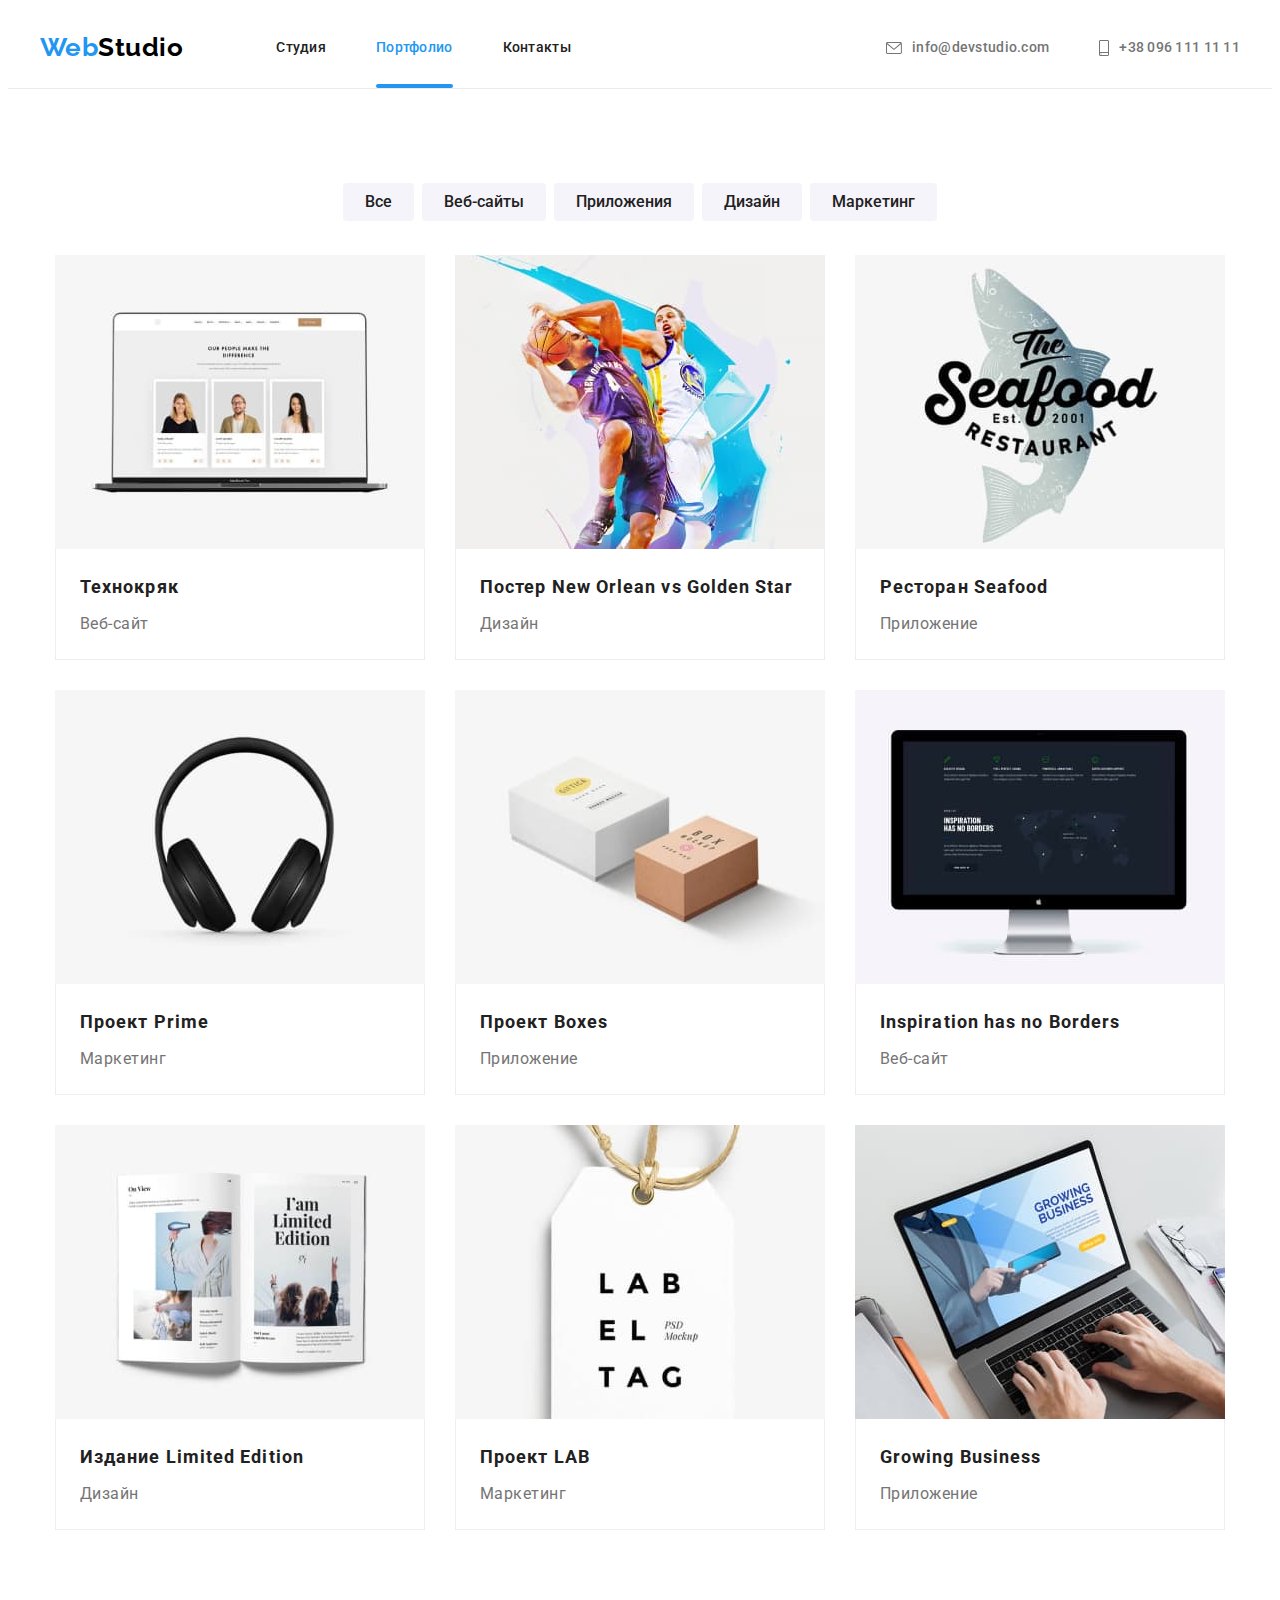
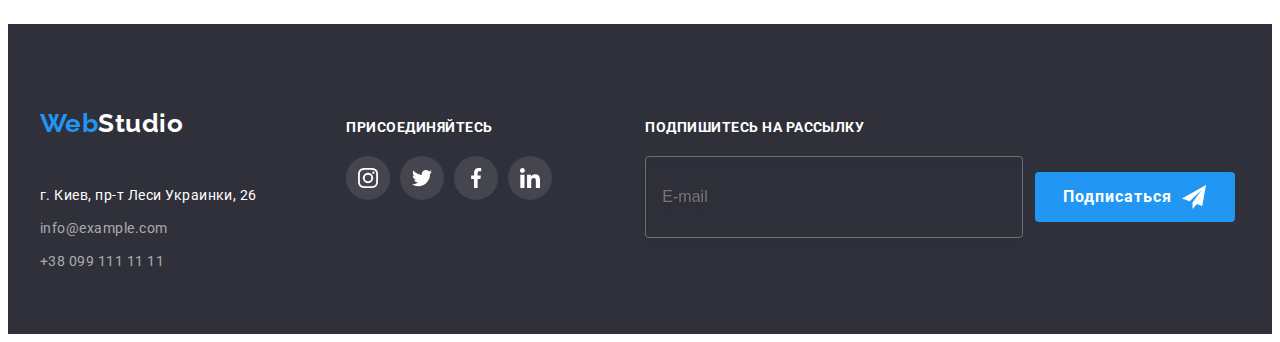
==== commit 71677354: "Добавляет частично рефакторинг CSS-кода, с помощью препроцессор SASS" ====
--- a/portfolio.html
+++ b/portfolio.html
@@ -19,6 +19,7 @@
       referrerpolicy="no-referrer"
     />
     <link rel="stylesheet" href="./css/styles.css" />
+    <link rel="stylesheet" href="./css/main.min.css">
   </head>
   <body class="page">
 <!--Шапка сайта-->
@@ -34,7 +35,7 @@
                 <a href="./index.html" class="navigation__link">Студия</a>
               </li>
               <li class="navigation__item">
-                <a href="./portfolio.html" class="navigation__link current">Портфолио</a>
+                <a href="./portfolio.html" class="navigation__link navigation__link--current">Портфолио</a>
               </li>
               <li class="navigation__item"><a href="" class="navigation__link">Контакты</a></li>
             </ul>
--- a/css/styles.css
+++ b/css/styles.css
@@ -1,28 +1,13 @@
-:root {
-    --perrimary-txt-cl: #757575;
-    --title-txt-cl: #212121;
-    --white-txt-cl: #ffffff;
-    --accent-cl: #2196F3;
-    --primary-bg-cl: #FFFFFF;
-    --secondary-bg-cl: #F5F4FA;
-    --accent-bg-cl: #2F303A;
-    --icons-fill: rgba(175, 177, 184, 1);
-    --timing-function: cubic-bezier(0.4, 0, 0.2, 1);
-}
-
-
 body {
     font-family: 'Roboto',sans-serif;
     color: var(--primary-txt-cl);
     background-color: var(--primary-bg-cl);
     letter-spacing: 0.03em
 }
-
 h1,h2,h3,p {
     margin: 0;
     color: var(--perrimary-txt-cl);
 }
-
 ul,ol {
     list-style: none;
     margin: 0;
@@ -45,18 +30,7 @@
     width: 1200px;
     padding: 0 15px;
 }
-.visually-hidden {
-    position: absolute;
-    white-space: nowrap;
-    width: 1px;
-    height: 1px;
-    overflow: hidden;
-    border: 0;
-    padding: 0;
-    clip: rect(0 0 0 0);
-    clip-path: inset(50%);
-    margin: -1px;
-}
+
 
 /* Page header */
 .header__section {
@@ -71,32 +45,6 @@
 .navigation {
     display: flex;
     align-items: center;
-}
-.logo {
-    color: #000000;
-    font-family: 'Raleway';
-    font-weight: 700;
-    font-size: 26px;
-    line-height: 1.19;
-    padding-bottom: 25px;
-    padding-top: 24px;
-    margin-right: 93px;
-}
-.logo__text {
-    color: var(--accent-cl);
-    font-family: 'Raleway';
-    font-weight: 700;
-    font-size: 26px;
-    line-height: 1.19;
-}
-.footer__logo {
-    display: block;
-    padding: 0;
-    margin-bottom: 20px;
-    margin-right: auto;
-}
-.logo__text-end {
-    color: var(--white-txt-cl)
 }
 .navigation__list {
     display: flex;
@@ -126,7 +74,7 @@
 .navigation__link:focus {
     color: var(--accent-cl);
 }
-.navigation__link.current {
+.navigation__link.navigation__link--current {
     color: var(--accent-cl);
 }
 .navigation__link::after {
@@ -146,7 +94,7 @@
 .navigation__link:hover::after {
     opacity: 1;
 }
-.navigation__link.current::after {
+.navigation__link.navigation__link--current::after {
     opacity: 1;
 }
 
@@ -411,6 +359,12 @@
     display: flex;
     align-items: baseline
 }
+.footer__logo {
+    display: block;
+    padding: 0;
+    margin-bottom: 20px;
+    margin-right: auto;
+}
 
 /* Addresses */
 .address__container {
@@ -483,53 +437,9 @@
     margin-bottom: 20px;
 }
 
-/* Subscribe */
-.subscribe__title {
-    display: block;
-    font-weight: 700;
-    font-size: 14px;
-    line-height: 1.14;
-    text-transform: uppercase;
-    color: var(--white-txt-cl);
-    margin-bottom: 20px;
-}
-.subscribe__form {
-    display: flex;
-    align-items: center;
-}
-.subscribe__email {
-    margin-right: 12px;
-    background-color: transparent;
-    border: 1px solid rgba(255, 255, 255, 0.3);
-    filter: drop-shadow(0px 4px 4px rgba(0, 0, 0, 0.15));
-    border-radius: 4px;
-    min-width: 358px;
-    height: 50px;
-    padding-top: 15px;
-    padding-bottom: 15px;
-    padding-left: 16px;
-    font-size: 16px;
-    line-height: 1.25;
-    color: rgba(255, 255, 255, 0.6);
-}
-.subscribe__icon {
-    fill: currentColor;
-    margin-left: 10px;
-}
 
 /* Button */
-.btn {
-    font-family: inherit;
-    font-size: 16px;
-    border: none;
-    border-radius: 4px;
-    cursor: pointer;
-}
-.btn:hover,
-.btn:focus {
-    color: var(--white-txt-cl);
-    background-color: var(--accent-cl);
-}
+
 .btn-main {
     color: var(--white-txt-cl);
     background-color: var(--accent-cl);
@@ -562,183 +472,6 @@
     box-shadow: 0px 3px 1px rgba(0, 0, 0, 0.1), 0px 1px 2px rgba(0, 0, 0, 0.08), 0px 2px 2px rgba(0, 0, 0, 0.12);
 }
 
-/* Modal */
-.backdrop {
-    position: fixed;
-    width: 100%;
-    height: 100%;
-    background-color: rgba(0, 0, 0, 0.2);
-    top: 0;
-    left: 0;
-    opacity: 1;
-    transition: opacity 250ms var(--timing-function), visibility 250ms var(--timing-function);
-}
-.backdrop.is-hidden {
-    opacity: 0;
-    pointer-events: none;
-    visibility: hidden;
-}
-.backdrop.is-hidden .modal {
-    transform: scale(0.3) translate(-50%, -50%);
-}
-.modal-box {
-    position: absolute;
-    top: 50%;
-    left: 50%;
-    height: 580px;
-    width: 530px;
-    padding: 40px;
-    background: #FFFFFF;
-    box-shadow: 0px 1px 3px rgba(0, 0, 0, 0.12), 0px 1px 1px rgba(0, 0, 0, 0.14), 0px 2px 1px rgba(0, 0, 0, 0.2);
-    border-radius: 4px;
-    transform: scale(1) translate(-50%, -50%);
-    transition: transform 250ms var(--timing-function);
-}
-.modal-box__title {
-    font-weight: 700;
-    font-size: 20px;
-    line-height: 1.15;
-    text-align: center;
-    color: var(--title-txt-cl);
-    margin-bottom: 30px;
-
-}
-.modal__label {
-    display: block;
-    margin-bottom: 10px;
-    position: relative;
-}
-.modal__label-title {
-    font-size: 12px;
-    line-height: 1.17;
-    letter-spacing: 0.01em;
-    color: var(--perrimary-txt-cl);
-    margin-bottom: 4px;
-}
-.modal__label-input {
-    height: 40px;
-    width: 100%;
-    border: 1px solid rgba(33, 33, 33, 0.2);
-    border-radius: 4px;
-    outline: transparent;
-    padding: 12px 42px;
-    cursor: pointer;
-    transition: border 250ms cubic-bezier(0.4, 0, 0.2, 1);
-}
-.modal__label-input:hover,
-.modal__label-input:focus {
-    border: 1px solid var(--accent-cl);
-}
-.modal__label-icon {
-    position: absolute;
-    top: 50%;
-    left: 12px;
-    fill: rgba(33, 33, 33, 1);
-    transition: fill 250ms cubic-bezier(0.4, 0, 0.2, 1);
-}
-
-.modal__label-input:hover+.modal__label-icon,
-.modal__label-input:focus+.modal__label-icon {
-    fill: var(--accent-cl);
-}
-
-.modal__label-input:hover,
-.modal__label-input:focus {
-    fill: var(--accent-cl);
-}
-.modal__textarea-input {
-    height: 120px;
-    display: flex;
-    width: 100%;
-    border: 1px solid rgba(33, 33, 33, 0.2);
-    border-radius: 4px;
-    outline: transparent;
-    font-size: 14px;
-    line-height: 1.14;
-    letter-spacing: 0.01em;
-    color: rgba(117, 117, 117, 0.5);
-    padding: 12px 16px;
-    resize: none;
-    transition: border 250ms cubic-bezier(0.4, 0, 0.2, 1);
-}
-.modal__textarea-input:hover,
-.modal__textarea-input:focus {
-    border: 1px solid var(--accent-cl);
-}
-.modal__policy-agree-label {
-    display: flex;
-    align-items: center;
-    justify-content: center;
-}
-.modal__policy-agreement {
-    font-size: 14px;
-    line-height: 1.71;
-    text-decoration-line: underline;
-    color: var(--accent-cl);
-}
-.modal__policy-custom-checkbox {
-    display: flex;
-    align-items: center;
-    justify-content: center;
-    border: 2px solid;
-    border-radius: 2px;
-    width: 16px;
-    height: 15px;
-    margin-right: 9px;
-    transition: background-color 250ms cubic-bezier(0.4, 0, 0.2, 1), border 250ms cubic-bezier(0.4, 0, 0.2, 1);
-}
-.modal__policy-checkbox:checked+.modal__policy-custom-checkbox {
-    background-color: var(--accent-cl);
-    border: var(--accent-cl);
-}
-.modal__policy-checkbox:focus+.modal__policy-custom-checkbox,
-.modal__policy-checkbox:hover+.modal__policy-custom-checkbox {
-    border: 2px solid var(--accent-cl);
-}
-.modal__checkbox-icon-check {
-    opacity: 0;
-    fill: var(--white-txt-cl);
-    transition: opacity 250ms cubic-bezier(0.4, 0, 0.2, 1);
-}
-.modal__policy-checkbox:checked+.modal__policy-custom-checkbox .modal__checkbox-icon-check {
-    opacity: 1;
-}
-.modal__policy-agree-text {
-    font-size: 14px;
-    line-height: 1.71;
-    color: var(--perrimary-txt-cl);
-}
-.btn-checkbox {
-    display: block;
-    margin-left: auto;
-    margin-right: auto;
-    margin-top: 30px;
-    cursor: pointer;
-    filter: drop-shadow(0px 4px 4px rgba(0, 0, 0, 0.25));
-}
-.btn-close {
-    position: absolute;
-    display: flex;
-    align-items: center;
-    justify-content: center;
-    content: "";
-    top: 0;
-    right: 0;
-    margin-top: 8px;
-    margin-right: 8px;
-    width: 30px;
-    height: 30px;
-    background-color: white;
-    border-radius:50%;
-    border: 1px solid rgba(0, 0, 0, 0.1);
-    padding: 6px;
-    cursor: pointer;
-    transition: fill 250ms cubic-bezier(0.4, 0, 0.2, 1);
-}
-.btn-close:focus,
-.btn-close:hover {
-    fill:var(--accent-cl);
-}
 
 
 /* Portfolio */
--- a/css/main.min.css
+++ b/css/main.min.css
@@ -0,0 +1,2 @@
+:root{--perrimary-txt-cl: #757575;--title-txt-cl: #212121;--white-txt-cl: #ffffff;--accent-cl: #2196F3;--primary-bg-cl: #FFFFFF;--secondary-bg-cl: #F5F4FA;--accent-bg-cl: #2F303A;--icons-fill: rgba(175, 177, 184, 1);--timing-function: cubic-bezier(0.4, 0, 0.2, 1)}.visually-hidden{position:absolute;white-space:nowrap;width:1px;height:1px;overflow:hidden;border:0;padding:0;clip:rect(0 0 0 0);-webkit-clip-path:inset(50%);clip-path:inset(50%);margin:-1px}.btn{font-family:inherit;font-size:16px;border:none;border-radius:4px;cursor:pointer}.btn:hover,.btn:focus{color:var(--white-txt-cl);background-color:var(--accent-cl)}.logo{color:#000000;font-family:'Raleway';font-weight:700;font-size:26px;line-height:1.19;padding-bottom:25px;padding-top:24px;margin-right:93px}.logo__text{color:var(--accent-cl);font-family:'Raleway';font-weight:700;font-size:26px;line-height:1.19}.logo__text-end{color:var(--white-txt-cl)}.backdrop{position:fixed;width:100%;height:100%;background-color:rgba(0,0,0,0.2);top:0;left:0;opacity:1;-webkit-transition:opacity 250ms var(--timing-function),visibility 250ms var(--timing-function);transition:opacity 250ms var(--timing-function),visibility 250ms var(--timing-function)}.backdrop.is-hidden{opacity:0;pointer-events:none;visibility:hidden}.backdrop.is-hidden .modal{-webkit-transform:scale(0.3) translate(-50%, -50%);transform:scale(0.3) translate(-50%, -50%)}.modal-box{position:absolute;top:50%;left:50%;height:580px;width:530px;padding:40px;background:#FFFFFF;-webkit-box-shadow:0px 1px 3px rgba(0,0,0,0.12),0px 1px 1px rgba(0,0,0,0.14),0px 2px 1px rgba(0,0,0,0.2);box-shadow:0px 1px 3px rgba(0,0,0,0.12),0px 1px 1px rgba(0,0,0,0.14),0px 2px 1px rgba(0,0,0,0.2);border-radius:4px;-webkit-transform:scale(1) translate(-50%, -50%);transform:scale(1) translate(-50%, -50%);-webkit-transition:-webkit-transform 250ms var(--timing-function);transition:-webkit-transform 250ms var(--timing-function);transition:transform 250ms var(--timing-function);transition:transform 250ms var(--timing-function), -webkit-transform 250ms var(--timing-function)}.modal-box__title{font-weight:700;font-size:20px;line-height:1.15;text-align:center;color:var(--title-txt-cl);margin-bottom:30px}.modal__label{display:block;margin-bottom:10px;position:relative}.modal__label-title{font-size:12px;line-height:1.17;letter-spacing:0.01em;color:var(--perrimary-txt-cl);margin-bottom:4px}.modal__label-input{height:40px;width:100%;border:1px solid rgba(33,33,33,0.2);border-radius:4px;outline:transparent;padding:12px 42px;cursor:pointer;-webkit-transition:border 250ms cubic-bezier(0.4, 0, 0.2, 1);transition:border 250ms cubic-bezier(0.4, 0, 0.2, 1)}.modal__label-input:hover,.modal__label-input:focus{border:1px solid var(--accent-cl)}.modal__label-icon{position:absolute;top:50%;left:12px;fill:#212121;-webkit-transition:fill 250ms cubic-bezier(0.4, 0, 0.2, 1);transition:fill 250ms cubic-bezier(0.4, 0, 0.2, 1)}.modal__label-input:hover+.modal__label-icon,.modal__label-input:focus+.modal__label-icon{fill:var(--accent-cl)}.modal__label-input:hover,.modal__label-input:focus{fill:var(--accent-cl)}.modal__textarea-input{height:120px;display:-webkit-box;display:-ms-flexbox;display:flex;width:100%;border:1px solid rgba(33,33,33,0.2);border-radius:4px;outline:transparent;font-size:14px;line-height:1.14;letter-spacing:0.01em;color:rgba(117,117,117,0.5);padding:12px 16px;resize:none;-webkit-transition:border 250ms cubic-bezier(0.4, 0, 0.2, 1);transition:border 250ms cubic-bezier(0.4, 0, 0.2, 1)}.modal__textarea-input:hover,.modal__textarea-input:focus{border:1px solid var(--accent-cl)}.modal__policy-agree-label{display:-webkit-box;display:-ms-flexbox;display:flex;-webkit-box-align:center;-ms-flex-align:center;align-items:center;-webkit-box-pack:center;-ms-flex-pack:center;justify-content:center}.modal__policy-agreement{font-size:14px;line-height:1.71;-webkit-text-decoration-line:underline;text-decoration-line:underline;color:var(--accent-cl)}.modal__policy-custom-checkbox{display:-webkit-box;display:-ms-flexbox;display:flex;-webkit-box-align:center;-ms-flex-align:center;align-items:center;-webkit-box-pack:center;-ms-flex-pack:center;justify-content:center;border:2px solid;border-radius:2px;width:16px;height:15px;margin-right:9px;-webkit-transition:background-color 250ms cubic-bezier(0.4, 0, 0.2, 1),border 250ms cubic-bezier(0.4, 0, 0.2, 1);transition:background-color 250ms cubic-bezier(0.4, 0, 0.2, 1),border 250ms cubic-bezier(0.4, 0, 0.2, 1)}.modal__policy-checkbox:checked+.modal__policy-custom-checkbox{background-color:var(--accent-cl);border:var(--accent-cl)}.modal__policy-checkbox:focus+.modal__policy-custom-checkbox,.modal__policy-checkbox:hover+.modal__policy-custom-checkbox{border:2px solid var(--accent-cl)}.modal__checkbox-icon-check{opacity:0;fill:var(--white-txt-cl);-webkit-transition:opacity 250ms cubic-bezier(0.4, 0, 0.2, 1);transition:opacity 250ms cubic-bezier(0.4, 0, 0.2, 1)}.modal__policy-checkbox:checked+.modal__policy-custom-checkbox .modal__checkbox-icon-check{opacity:1}.modal__policy-agree-text{font-size:14px;line-height:1.71;color:var(--perrimary-txt-cl)}.btn-checkbox{display:block;margin-left:auto;margin-right:auto;margin-top:30px;cursor:pointer;-webkit-filter:drop-shadow(0px 4px 4px rgba(0,0,0,0.25));filter:drop-shadow(0px 4px 4px rgba(0,0,0,0.25))}.btn-close{position:absolute;display:-webkit-box;display:-ms-flexbox;display:flex;-webkit-box-align:center;-ms-flex-align:center;align-items:center;-webkit-box-pack:center;-ms-flex-pack:center;justify-content:center;content:"";top:0;right:0;margin-top:8px;margin-right:8px;width:30px;height:30px;background-color:white;border-radius:50%;border:1px solid rgba(0,0,0,0.1);padding:6px;cursor:pointer;-webkit-transition:fill 250ms cubic-bezier(0.4, 0, 0.2, 1);transition:fill 250ms cubic-bezier(0.4, 0, 0.2, 1)}.btn-close:focus,.btn-close:hover{fill:var(--accent-cl)}.subscribe__title{display:block;font-weight:700;font-size:14px;line-height:1.14;text-transform:uppercase;color:var(--white-txt-cl);margin-bottom:20px}.subscribe__form{display:-webkit-box;display:-ms-flexbox;display:flex;-webkit-box-align:center;-ms-flex-align:center;align-items:center}.subscribe__email{margin-right:12px;background-color:transparent;border:1px solid rgba(255,255,255,0.3);-webkit-filter:drop-shadow(0px 4px 4px rgba(0,0,0,0.15));filter:drop-shadow(0px 4px 4px rgba(0,0,0,0.15));border-radius:4px;min-width:358px;height:50px;padding-top:15px;padding-bottom:15px;padding-left:16px;font-size:16px;line-height:1.25;color:rgba(255,255,255,0.6)}.subscribe__icon{fill:currentColor;margin-left:10px}
+/*# sourceMappingURL=main.min.css.map */